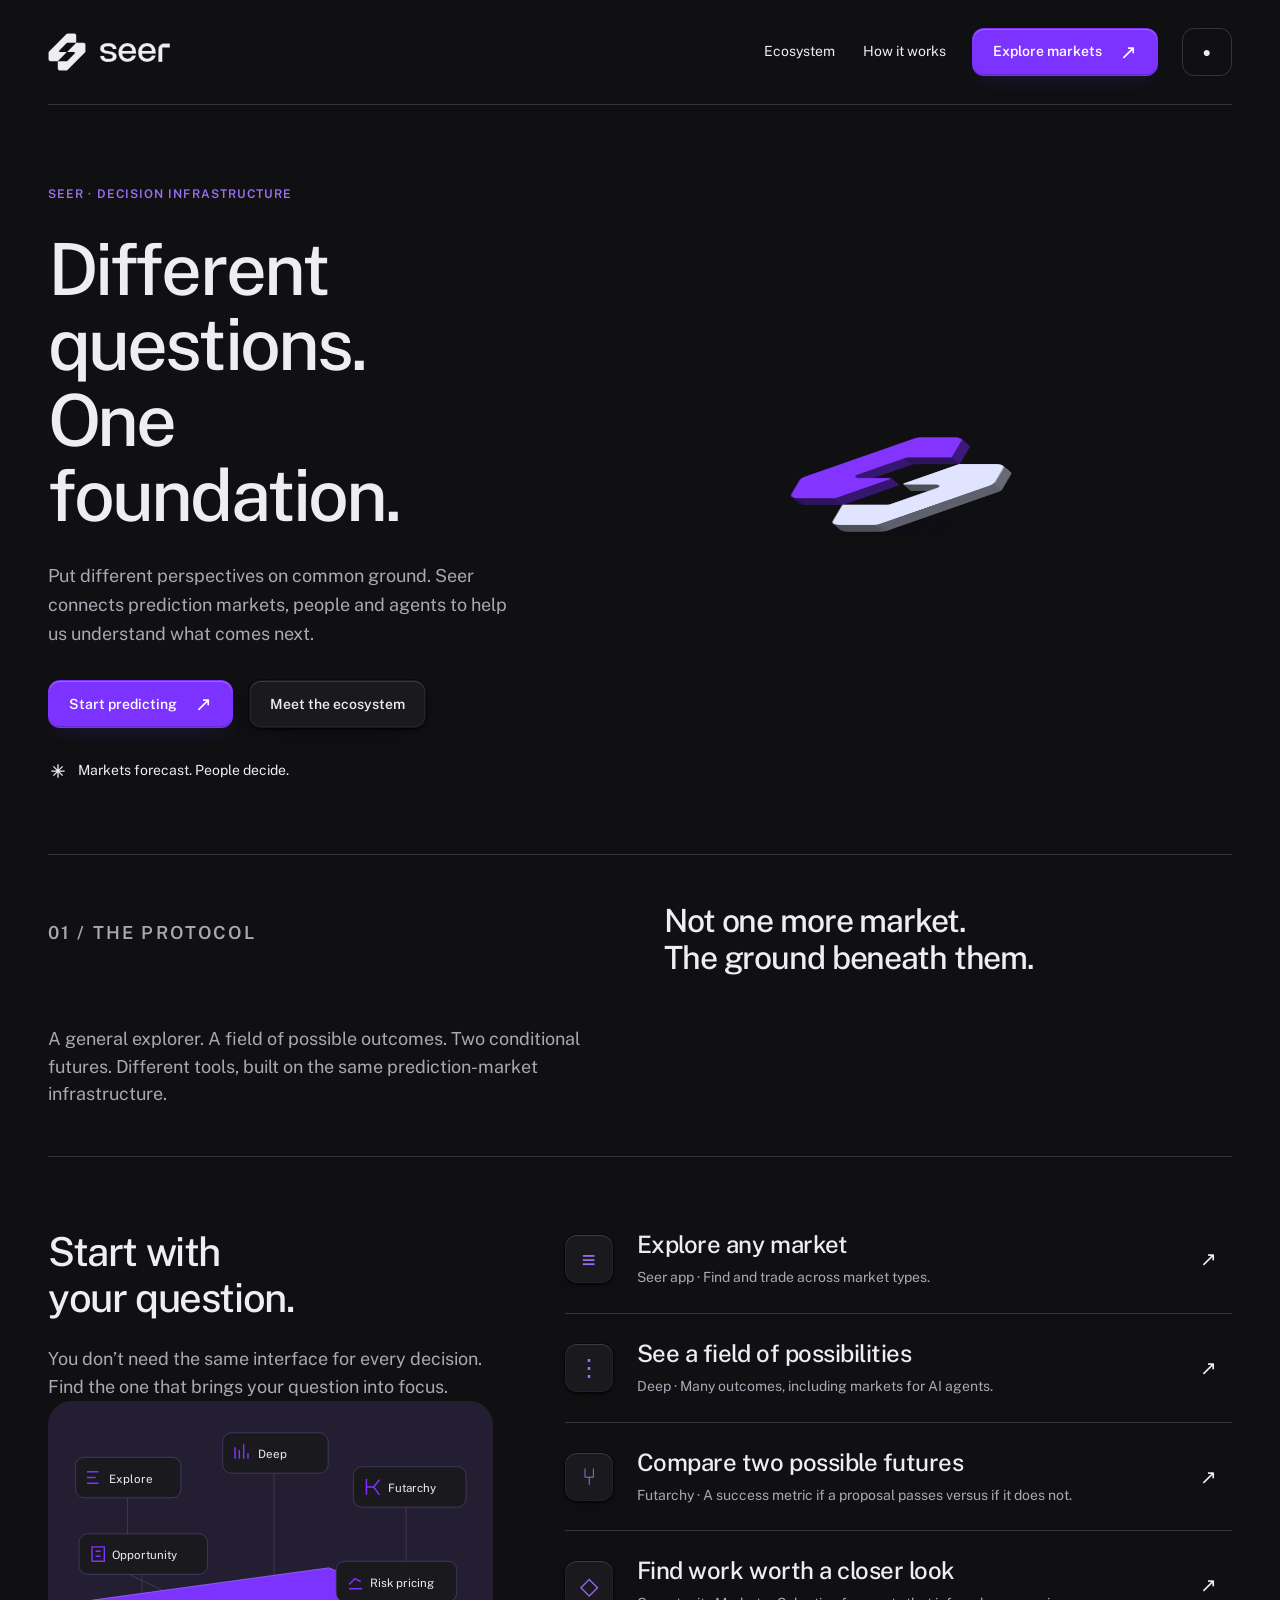
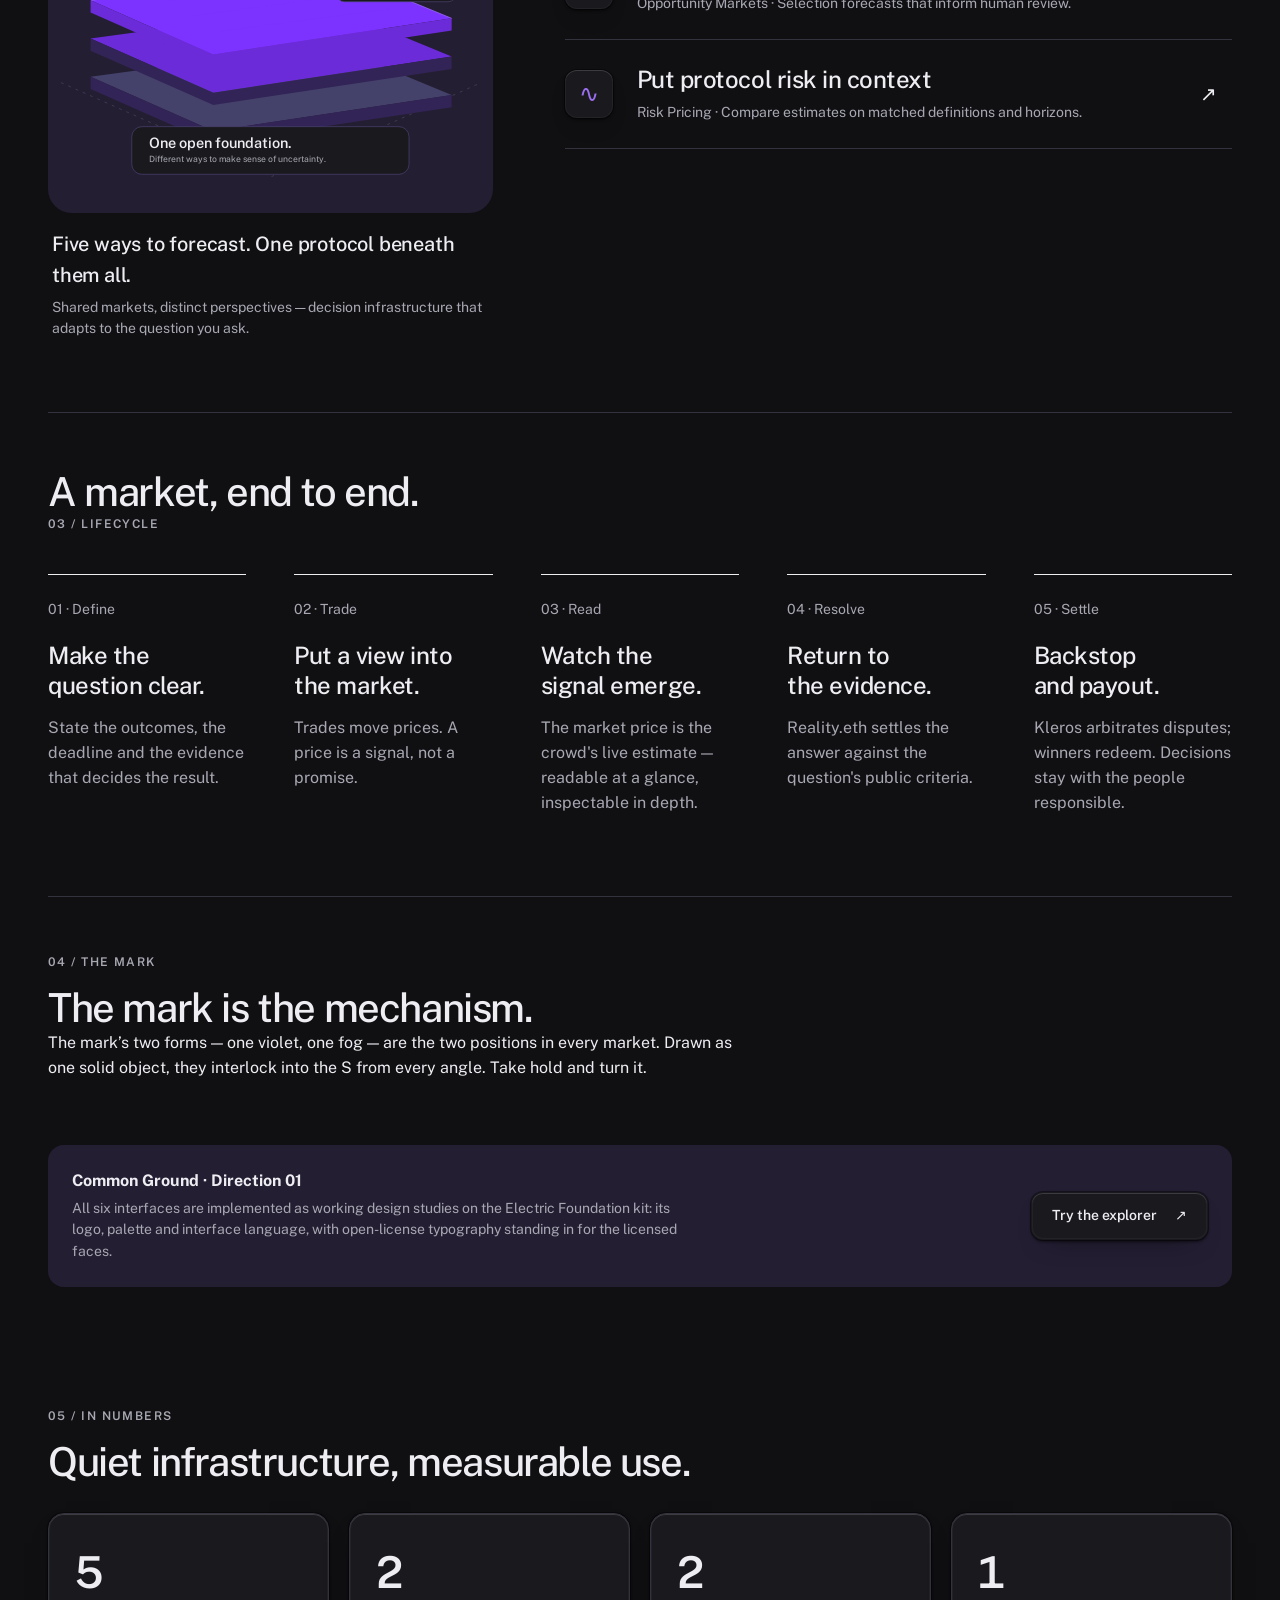
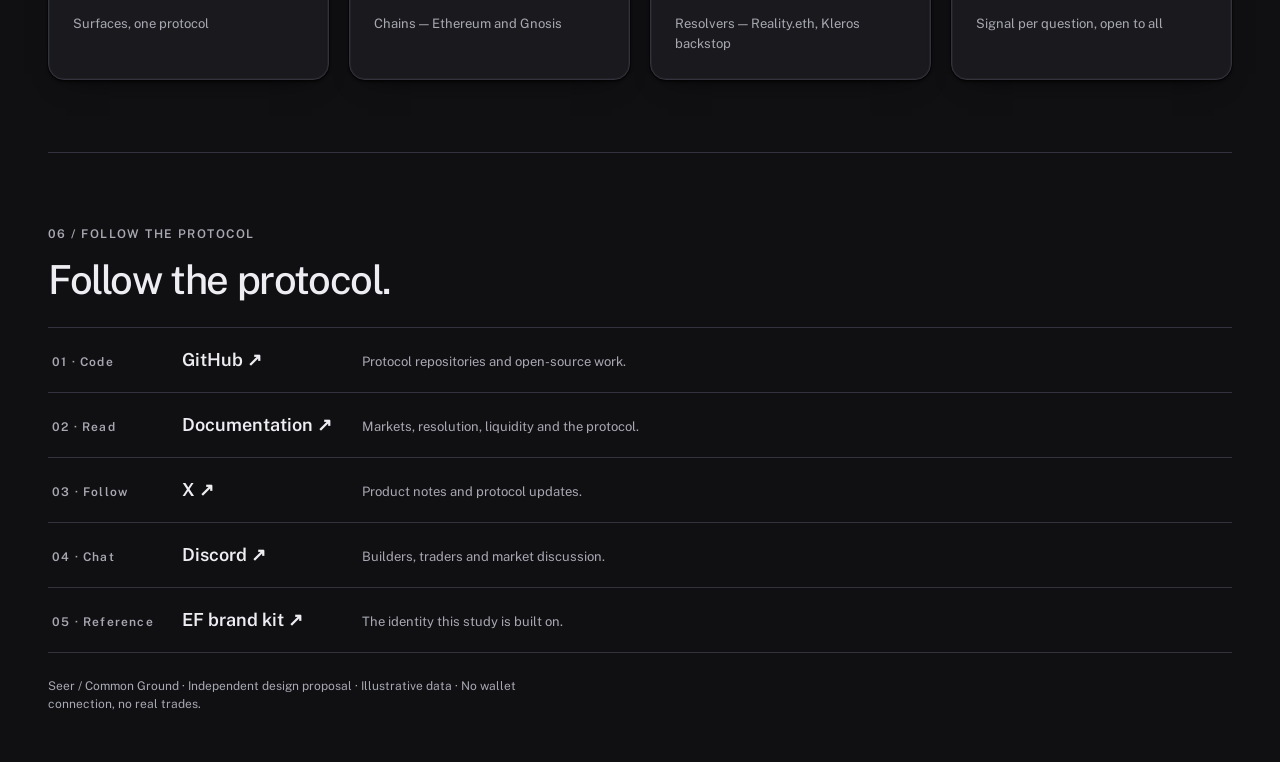
==== index.html @ 79a1c19d "Seer: six interfaces on the Electric Foundation kit" ====
<!doctype html><html lang="en"><head><meta charset="utf-8"><meta name="viewport" content="width=device-width,initial-scale=1"><title>Seer / Common Ground · Direction preview</title><meta name="description" content="Common Ground: an Electric Foundation-inspired design study for Seer's connected prediction-market ecosystem."><link rel="preload" as="font" type="font/woff2" href="/assets/public-sans.woff2" crossorigin><link rel="stylesheet" href="/assets/style.css"><script>try{var t=localStorage.getItem('seer-theme');if(t!=='seer'&&t!=='ultra'&&t!=='light')t='seer';document.documentElement.dataset.theme=t;document.documentElement.dataset.shade=t==='light'?'light':'dark'}catch(e){}</script><script src="/assets/theme.js" defer></script><script src="/assets/seer-mark-3d.js" defer></script><link rel="icon" href="/favicon.svg" type="image/svg+xml"></head><body><a class="skip" href="#main">Skip to content</a><div class="wrap"><header class="header"><a class="brand" href="/"><img class="mark light" src="/assets/ef-mark-ink.svg" alt=""><img class="mark dark" src="/assets/ef-mark-dark.svg" alt="" aria-hidden="true"><img class="wordmark light" src="/assets/ef-wordmark.svg" alt="Seer"><img class="wordmark dark" src="/assets/ef-wordmark-dark.svg" alt="Seer"></a><nav aria-label="Main navigation"><a href="#ecosystem">Ecosystem</a><a class="hide-small" href="#mechanism">How it works</a><a class="btn primary" href="/app/">Explore markets <span class="arrow" aria-hidden="true">↗</span></a><button class="btn ghost theme-toggle" type="button" aria-label="Switch to dark theme" aria-describedby="theme-tip"><span class="theme-glyph" aria-hidden="true">☾</span><span class="theme-tip" role="tooltip" id="theme-tip">Switch to dark theme</span></button></nav></header><main id="main"><section class="hero"><div><p class="kicker">SEER · DECISION INFRASTRUCTURE</p><h1>Different questions.<br>One foundation.</h1><p class="intro">Put different perspectives on common ground. Seer connects prediction markets, people and agents to help us understand what comes next.</p><div class="actions" data-ui-actions><a class="btn primary" href="/app/">Start predicting <span class="arrow" aria-hidden="true">↗</span></a><a class="btn" href="#ecosystem">Meet the ecosystem</a></div><p class="principle"><svg viewBox="0 0 24 24" fill="none" aria-hidden="true"><path d="M4 12h16M12 4v16M6.5 6.5l11 11M17.5 6.5l-11 11" stroke="currentColor" stroke-width="1.5"/></svg>Markets forecast. People decide.</p></div><div class="mark3d-stage hero-mark-stage"><canvas class="seer-mark-3d hero" data-speed="0.10" tabindex="0" role="img" aria-label="The Seer mark as a three-dimensional object: two interlocking forms, one violet and one fog."></canvas><noscript><img src="/assets/ef-mark.svg" width="220" height="220" alt="The Seer mark: two interlocking forms, one violet and one fog, resolving into a single S."></noscript></div></section><section class="intro-divider"><p class="kick-num">01 / THE PROTOCOL</p><h2>Not one more market.<br>The ground beneath them.</h2><p>A general explorer. A field of possible outcomes. Two conditional futures. Different tools, built on the same prediction-market infrastructure.</p></section><section class="ecosystem" id="ecosystem" aria-labelledby="ecosystem-heading"><div class="ecosystem-intro"><h2 id="ecosystem-heading">Start with<br>your question.</h2><p>You don’t need the same interface for every decision. Find the one that brings your question into focus.</p><figure class="foundation"><svg viewBox="0 0 616 570" role="img" aria-labelledby="foundation-title foundation-desc"><title id="foundation-title">One open foundation, five applications</title><desc id="foundation-desc">Explore, Deep, Futarchy, Opportunity and Risk Pricing sit above a shared Seer protocol foundation. An original geometric illustration, not the EF logo.</desc><g fill="none" stroke="#bca7df" stroke-width="1"><path d="M110 134v105l198 95M313 100v190M496 145v85l-188 104M130 240v38l178 56M480 278v12l-172 44"/><path d="M18 390L310 520 600 390" stroke-dasharray="4 7"/></g><g><path d="M59 382L389 337 559 407 229 457Z" fill="#44426B"/><path d="M59 382v17l170 75 330-50v-17l-330 50Z" fill="#332457"/><path d="M59 329L389 284 559 354 229 404Z" fill="#6C2BD9"/><path d="M59 329v17l170 75 330-50v-17l-330 50Z" fill="#332457"/><path d="M59 276L389 231 559 301 229 351Z" fill="#7D33FF"/><path d="M59 276v17l170 75 330-50v-17l-330 50Z" fill="#6C2BD9"/><path d="M60 276L389 231 559 301" stroke="#b999f4" fill="none"/><path d="M156 278l234-31M197 298l234-31M239 319l234-31" stroke="#9762ec" fill="none"/></g><g font-family="Public Sans,Arial,sans-serif" font-size="16" fill="#17171c"><g transform="translate(38 78)"><rect width="146" height="56" rx="12" fill="#fff" stroke="#d4c6e9"/><path d="M16 20h16M16 28h12M16 36h16" stroke="#7D33FF" stroke-width="2"/><text x="46" y="35">Explore</text></g><g transform="translate(242 44)"><rect width="146" height="56" rx="12" fill="#fff" stroke="#d4c6e9"/><path d="M17 36V20M23 36V24M29 36V16M35 36V28" stroke="#7D33FF" stroke-width="2"/><text x="49" y="35">Deep</text></g><g transform="translate(423 91)"><rect width="156" height="56" rx="12" fill="#fff" stroke="#d4c6e9"/><path d="M18 17v22M18 28h10l8-10M28 28l8 11" fill="none" stroke="#7D33FF" stroke-width="2"/><text x="48" y="35">Futarchy</text></g><g transform="translate(43 184)"><rect width="178" height="56" rx="12" fill="#fff" stroke="#d4c6e9"/><path d="M18 18h17v20H18zM23 24h7M23 31h7" fill="none" stroke="#7D33FF" stroke-width="2"/><text x="46" y="35">Opportunity</text></g><g transform="translate(399 222)"><rect width="167" height="56" rx="12" fill="#fff" stroke="#d4c6e9"/><path d="M18 32l8-8 8 4M18 38h18" fill="none" stroke="#7D33FF" stroke-width="2"/><text x="47" y="35">Risk pricing</text></g><g transform="translate(116 451)"><rect width="384" height="66" rx="14" fill="#fff" stroke="#d4c6e9"/><text x="24" y="29" font-size="20" font-weight="550">One open foundation.</text><text x="24" y="49" font-size="12" fill="#5c5c66">Different ways to make sense of uncertainty.</text></g></g></svg><figcaption><strong>Five ways to forecast. One protocol beneath them all.</strong><span>Shared markets, distinct perspectives — decision infrastructure that adapts to the question you ask.</span></figcaption></figure></div><div><a class="eco-item" href="/app/"><span class="glyph" aria-hidden="true">≡</span><div><h3>Explore any market</h3><p>Seer app · Find and trade across market types.</p></div><span class="arrow" aria-hidden="true">↗</span></a><a class="eco-item" href="/deep/"><span class="glyph" aria-hidden="true">⋮</span><div><h3>See a field of possibilities</h3><p>Deep · Many outcomes, including markets for AI agents.</p></div><span class="arrow" aria-hidden="true">↗</span></a><a class="eco-item" href="/futarchy/"><span class="glyph" aria-hidden="true">⑂</span><div><h3>Compare two possible futures</h3><p>Futarchy · A success metric if a proposal passes versus if it does not.</p></div><span class="arrow" aria-hidden="true">↗</span></a><a class="eco-item" href="/opportunity/"><span class="glyph" aria-hidden="true">◇</span><div><h3>Find work worth a closer look</h3><p>Opportunity Markets · Selection forecasts that inform human review.</p></div><span class="arrow" aria-hidden="true">↗</span></a><a class="eco-item" href="/risk/"><span class="glyph" aria-hidden="true">∿</span><div><h3>Put protocol risk in context</h3><p>Risk Pricing · Compare estimates on matched definitions and horizons.</p></div><span class="arrow" aria-hidden="true">↗</span></a></div></section><section class="process" id="mechanism"><h2>A market, end to end.</h2><p class="kick-num">03 / LIFECYCLE</p><ol class="process-list five"><li><span>01 · Define</span><h3>Make the question clear.</h3><p>State the outcomes, the deadline and the evidence that decides the result.</p></li><li><span>02 · Trade</span><h3>Put a view into the market.</h3><p>Trades move prices. A price is a signal, not a promise.</p></li><li><span>03 · Read</span><h3>Watch the signal emerge.</h3><p>The market price is the crowd's live estimate — readable at a glance, inspectable in depth.</p></li><li><span>04 · Resolve</span><h3>Return to the evidence.</h3><p>Reality.eth settles the answer against the question's public criteria.</p></li><li><span>05 · Settle</span><h3>Backstop and payout.</h3><p>Kleros arbitrates disputes; winners redeem. Decisions stay with the people responsible.</p></li></ol></section><section class="process anatomy" id="mechanism-mark" aria-labelledby="anatomy-heading"><p class="kick-num">04 / THE MARK</p><h2 id="anatomy-heading">The mark is the mechanism.</h2><p>The mark’s two forms — one violet, one fog — are the two positions in every market. Drawn as one solid object, they interlock into the S from every angle. Take hold and turn it.</p></section><aside class="preview-note"><div><strong>Common Ground · Direction 01</strong><p>All six interfaces are implemented as working design studies on the Electric Foundation kit: its logo, palette and interface language, with open-license typography standing in for the licensed faces.</p></div><a class="btn" href="/app/">Try the explorer <span aria-hidden="true">↗</span></a></aside></main><section class="numbers" aria-labelledby="numbers-heading"><p class="kick-num">05 / IN NUMBERS</p><h2 id="numbers-heading">Quiet infrastructure, measurable use.</h2><div class="numbers-grid"><div><span class="num" data-ui-number>5</span><span class="num-label">Surfaces, one protocol</span></div><div><span class="num" data-ui-number>2</span><span class="num-label">Chains — Ethereum and Gnosis</span></div><div><span class="num" data-ui-number>2</span><span class="num-label">Resolvers — Reality.eth, Kleros backstop</span></div><div><span class="num" data-ui-number>1</span><span class="num-label">Signal per question, open to all</span></div></div></section><footer class="footer-dir"><p class="kick-num">06 / FOLLOW THE PROTOCOL</p><h2>Follow the protocol.</h2><nav class="dir" aria-label="Protocol links"><a class="dir-item" href="https://github.com/seer-pm"><span>01 · Code</span><strong>GitHub ↗</strong><em>Protocol repositories and open-source work.</em></a><a class="dir-item" href="https://seer-3.gitbook.io/seer-documentation"><span>02 · Read</span><strong>Documentation ↗</strong><em>Markets, resolution, liquidity and the protocol.</em></a><a class="dir-item" href="https://x.com/seer_pm"><span>03 · Follow</span><strong>X ↗</strong><em>Product notes and protocol updates.</em></a><a class="dir-item" href="https://discord.gg/seer"><span>04 · Chat</span><strong>Discord ↗</strong><em>Builders, traders and market discussion.</em></a><a class="dir-item" href="https://www.figma.com/design/cB6ZFMUkBwMBhHadLdiSmh/Seer-Branding?node-id=118-16652"><span>05 · Reference</span><strong>EF brand kit ↗</strong><em>The identity this study is built on.</em></a></nav><p class="dir-note">Seer / Common Ground · Independent design proposal · Illustrative data · No wallet connection, no real trades.</p></footer></div></body></html>
---- assets/style.css ----
@font-face{font-family:'Public Sans';src:url('/assets/public-sans.woff2') format('woff2');font-weight:100 900;font-display:swap}
/* Seer / EF tokens - extracted from the Electric Foundation kit (Web Color pallete + Light Mode) */
:root{--ground:#F7F7F9;--card:#FFFFFF;--nested:#F1F1F4;--ink:#17171C;--text-2:#5C5C66;--label:#8E8E99;--accent:#7D33FF;--accent-ink:#6C2BD9;--tint:#EFE9FC;--line:#E3E3E9;--input-border:#85818e;--down-bg:#EFE9FC;--white:#fff;--space:8px;--r:16px;--rim:inset 0 1px 0 #ffffffeb,inset 0 0 0 1px #ffffff80,0 0 0 1px #17171c12,0 2px 3px #17171c06,0 12px 28px -18px #17171c40;--ease:cubic-bezier(.23,1,.32,1);color-scheme:light}
*{box-sizing:border-box}html{background:var(--ground);scroll-behavior:smooth;scroll-padding-top:24px}body{margin:0;background:var(--ground);color:var(--ink);font-family:'Public Sans','Helvetica Neue',Arial,sans-serif;font-size:16px;line-height:1.55;-webkit-font-smoothing:antialiased}button,input,select,textarea{font:inherit}a{color:inherit}button,a,input,select,summary,textarea{-webkit-tap-highlight-color:transparent}button,a{touch-action:manipulation}button{cursor:pointer}button:disabled{cursor:not-allowed;color:var(--text-2)}a:focus-visible,button:focus-visible,input:focus-visible,select:focus-visible,summary:focus-visible,[tabindex]:focus-visible{outline:2px solid var(--accent);outline-offset:4px}h1,h2,h3,p{margin:0}h1,h2,h3{font-weight:500;text-wrap:balance}h1{font-size:72px;line-height:1.05;letter-spacing:-.04em}h2{font-size:40px;line-height:1.15;letter-spacing:-.035em}h3{font-size:24px;line-height:1.25;letter-spacing:-.02em}p{max-width:70ch}small,.small{font-size:14px}.muted{color:var(--text-2)}.wrap{width:min(100% - 96px,1312px);margin-inline:auto}.skip{position:absolute;top:-100px;left:24px;z-index:50;padding:12px;background:var(--card)}.skip:focus{top:12px}
.header{display:flex;align-items:center;flex-wrap:wrap;gap:40px;padding:28px 0;border-bottom:1px solid var(--line)}.brand{display:inline-flex;align-items:center;gap:14px;min-height:48px;text-decoration:none}.brand img{display:block}.brand .mark{height:38px;width:auto}.brand .wordmark{height:19px;width:auto}.brand .mark,.brand .wordmark{display:none}.brand .mark.light,.brand .wordmark.light{display:block}html[data-shade="dark"] .brand .mark.light,html[data-shade="dark"] .brand .wordmark.light{display:none}html[data-shade="dark"] .brand .mark.dark,html[data-shade="dark"] .brand .wordmark.dark{display:block}.header nav{margin-left:auto;display:flex;gap:24px;align-items:center;flex-wrap:wrap;justify-content:flex-end}.header nav a:not(.btn){font-size:14px;text-decoration:none;padding:12px 2px;min-height:44px;display:flex;align-items:center}
.btn{display:inline-flex;align-items:center;justify-content:center;gap:18px;min-height:48px;padding:12px 20px;border:1px solid transparent;border-radius:12px;font-size:14px;font-weight:550;text-decoration:none;background:var(--card);color:var(--ink);box-shadow:var(--rim);transition:transform 140ms var(--ease),opacity 140ms var(--ease)}.btn.primary{background:var(--accent);color:#fff;box-shadow:inset 0 1px 0 #ffffff40,inset 0 -1px 0 #0003,0 2px 3px #17171c0d,0 10px 20px -12px #41208090}.btn.ghost{box-shadow:none;background:transparent;border-color:var(--line)}.btn:active{transform:translateY(1px) scale(.98)}.arrow{font-size:20px;line-height:1}
.hero{display:grid;grid-template-columns:5fr 7fr;gap:48px;align-items:center;padding:80px 0 72px}.kicker{font-size:12px;font-weight:600;letter-spacing:.09em;color:var(--accent-ink);margin-bottom:28px}.hero h1{margin-bottom:28px}.hero .intro{font-size:18px;line-height:1.6;color:var(--text-2);max-width:49ch}.actions{display:flex;gap:16px;flex-wrap:wrap;margin-top:32px}.principle{display:flex;align-items:center;gap:10px;font-size:14px;margin-top:32px}.principle svg{width:20px;height:20px}.foundation{min-width:0;isolation:isolate}.foundation>svg{width:100%;height:auto;display:block;background:var(--tint);border-radius:24px}.foundation figcaption{display:grid;gap:6px;margin-top:16px;padding:0 4px}.foundation figcaption strong{font-size:20px;font-weight:500;color:var(--ink);letter-spacing:-.01em}.foundation figcaption span{font-size:14px;color:var(--text-2)}figure{margin:0}.intro-divider{display:grid;grid-template-columns:1fr 1fr;gap:48px;padding:48px 0;border-top:1px solid var(--line);border-bottom:1px solid var(--line)}.intro-divider p{align-self:center;color:var(--text-2);font-size:18px}.intro-divider h2{font-size:32px}.ecosystem{display:grid;grid-template-columns:.8fr 1.2fr;gap:72px;padding:72px 0}.ecosystem-intro p{margin-top:24px;color:var(--text-2);font-size:18px}.eco-item{display:grid;grid-template-columns:48px 1fr 32px;gap:24px;align-items:center;padding:24px 0;border-bottom:1px solid var(--line);text-decoration:none}.eco-item:first-child{padding-top:0}.eco-item p{font-size:14px;color:var(--text-2);margin-top:8px}.eco-item .glyph{font-size:24px;color:var(--accent-ink);height:48px;display:grid;place-items:center;border-radius:12px;background:var(--card);box-shadow:var(--rim)}.process{padding:56px 0 64px;border-top:1px solid var(--line)}.process-list{display:grid;grid-template-columns:repeat(3,1fr);gap:48px;margin-top:40px;list-style:none;padding:0}.process-list li{border-top:1px solid var(--ink);padding-top:24px}.process-list span{font-size:14px;color:var(--text-2);display:block;margin-bottom:20px}.process-list p{font-size:16px;color:var(--text-2);margin-top:16px}.preview-note{background:var(--tint);padding:24px;border-radius:16px;display:flex;justify-content:space-between;gap:24px;align-items:center;margin-bottom:48px}.preview-note p{font-size:14px;color:var(--text-2);margin-top:4px}.footer{border-top:1px solid var(--line);padding:24px 0 40px;display:flex;align-items:center;justify-content:space-between;gap:24px;color:var(--text-2);font-size:12px;flex-wrap:wrap}.footer a{min-height:44px;display:inline-flex;align-items:center}
.product-nav{display:flex;gap:12px;flex-wrap:wrap;border-bottom:1px solid var(--line);padding:16px 0}.product-nav a,.product-nav span{padding:10px 16px;font-size:14px;min-height:44px;text-decoration:none;border-radius:10px;display:flex;align-items:center;gap:8px}.product-nav [aria-current]{background:var(--tint);color:var(--accent-ink);box-shadow:inset 0 1px var(--card),inset 0 0 0 1px #6c2bd91c}.product-nav span{color:var(--text-2)}.app-title{display:flex;gap:40px;justify-content:space-between;align-items:end;padding:56px 0 40px}.app-title h1{font-size:56px}.app-title p{margin-top:20px;color:var(--text-2);font-size:18px}.demo{background:var(--card);border-radius:20px;box-shadow:var(--rim);padding:24px;width:344px;max-width:344px;flex-shrink:0;border:1px solid var(--line)}.demo strong{font-weight:600;color:var(--accent-ink);font-size:14px}.demo p{font-size:12px;line-height:1.5;margin-top:6px}.workspace{display:grid;grid-template-columns:minmax(0,1fr) 344px;gap:48px;padding-bottom:56px}.workspace>*,.filters>*{min-width:0}
.chips{display:flex;gap:8px;flex-wrap:wrap;align-items:center;margin-bottom:24px}.chips .chip{border:0;background:transparent;color:var(--text-2);font-size:14px;min-height:44px;padding:10px 16px;border-radius:999px}.chips .chip[aria-pressed="true"]{background:var(--accent);color:#fff}.chips .chip[aria-pressed="false"]:not(:disabled){background:var(--card);box-shadow:var(--rim)}
.filters{display:grid;grid-template-columns:1fr 180px;gap:16px;margin-bottom:24px}.field-label{display:block;font-size:12px;font-weight:550;margin-bottom:12px}.input,select,textarea{width:100%;min-height:48px;background:var(--card);border:1px solid var(--input-border);border-radius:10px;padding:12px 16px;color:var(--ink);font-size:14px;box-shadow:inset 0 1px var(--card),0 1px 2px #17171c05}
select{appearance:none;-webkit-appearance:none;font-family:inherit;cursor:pointer;padding-right:44px;background-image:url("data:image/svg+xml,%3Csvg xmlns='http://www.w3.org/2000/svg' width='14' height='14' viewBox='0 0 14 14'%3E%3Cpath d='M3.5 5.5L7 9l3.5-3.5' fill='none' stroke='%235C5C66' stroke-width='1.6' stroke-linecap='round' stroke-linejoin='round'/%3E%3C/svg%3E");background-repeat:no-repeat;background-position:right 16px center;background-size:14px;background-color:var(--card)}
.input::placeholder,textarea::placeholder{color:var(--text-2);opacity:1}.table-scroll{overflow:auto;border-radius:12px;border:1px solid var(--line);max-height:70vh}table{width:100%;border-collapse:collapse;text-align:left;font-size:14px}thead{background:var(--nested);color:var(--text-2);position:sticky;top:0}th{min-height:48px;font-size:12px;font-weight:500;letter-spacing:.02em;padding:16px}td{background:var(--ground);padding:16px;border-top:1px solid var(--line);vertical-align:middle}td:first-child{min-width:330px}td small{display:block;font-size:12px;color:var(--text-2);margin-top:8px}.numeric{text-align:right;font-variant-numeric:tabular-nums;white-space:nowrap}.market-link{border:0;background:transparent;text-align:left;padding:4px 0;color:var(--ink);font-size:14px;font-weight:550;min-height:44px;max-width:390px;display:inline-flex;align-items:center;line-height:1.5}.selected-row,.selected-row td{background:var(--tint)}.selected-row .numeric:first-of-type{color:var(--accent-ink);font-weight:600}.table-note{font-size:12px;color:var(--text-2);margin-top:16px}.count-line{display:flex;align-items:center;justify-content:space-between;margin-bottom:16px;font-size:12px;color:var(--text-2)}.count-line button{border:0;background:transparent;color:var(--accent-ink);font-size:12px;min-height:44px;padding:10px}.count-line button:disabled{color:var(--text-2)}.empty{padding:40px 24px;display:grid;place-items:center;text-align:center;min-height:200px;border:1px solid var(--line);border-radius:12px}.empty h2{font-size:24px}.empty p{margin:12px 0 24px;color:var(--text-2)}
.evidence{background:var(--card);border-radius:20px;box-shadow:var(--rim);padding:28px;align-self:start}.evidence .label{font-size:12px;color:var(--text-2);margin-bottom:20px}.evidence h2{font-size:28px;letter-spacing:-.025em}.quote{font-size:56px;line-height:1.15;font-weight:500;letter-spacing:-.035em;color:var(--accent-ink);margin-top:28px;font-variant-numeric:tabular-nums}.quote-label{font-size:12px;color:var(--text-2);margin-top:8px}.spark{margin:24px 0}.spark svg{width:100%;height:auto;display:block}.spark figcaption{font-size:12px;color:var(--text-2);display:flex;justify-content:space-between;margin-top:8px}.basis{border-top:1px solid var(--line);margin:24px 0;padding-top:20px;font-size:14px}.basis dt{color:var(--text-2);font-size:12px;margin-top:12px}.basis dd{margin:4px 0 0}.evidence .btn{width:100%}.evidence .safety{font-size:12px;color:var(--text-2);margin-top:14px;text-align:center;background:var(--nested);border-radius:8px}.pill{display:inline-flex;align-items:center;justify-content:center;min-height:44px;padding:10px 18px;border-radius:12px;font-size:14px;font-weight:600}.pill-up{background:var(--accent);color:#fff}.pill-down{background:var(--down-bg);color:var(--accent-ink)}.outcome-pair{display:grid;grid-template-columns:1fr 1fr;gap:12px;margin:20px 0}.outcome-pair small{font-weight:400;font-size:12px;margin-left:8px}
.badge{display:inline-flex;align-items:center;gap:8px;font-size:12px;font-weight:600;padding:6px 12px;border-radius:999px;white-space:nowrap}.badge::before{content:"";width:7px;height:7px;border-radius:50%;background:currentColor}.badge-active{background:var(--tint);color:var(--accent-ink)}.badge-ended{background:var(--nested);color:var(--text-2)}.badge-resolved{background:var(--ink);color:var(--ground)}.badge-soon{background:transparent;color:var(--text-2);border:1px dashed #a8a8b3}.badge-ended::before,.badge-soon::before{background:currentColor}
.pair-bars{margin:32px 0 0;border-top:1px solid var(--line);padding-top:24px}.pair-bars .bar-row{display:grid;grid-template-columns:160px 1fr auto;gap:24px;align-items:center;padding:12px 0}.pair-bars .bar-row .cond{font-size:14px;font-weight:600;letter-spacing:.02em;color:var(--ink)}.pair-bars .bar-row .track{position:relative;height:28px;background:var(--nested);border-radius:6px;min-width:0;overflow:hidden}.pair-bars .bar-row .track i{position:absolute;inset:0 auto 0 0;background:var(--accent);border-radius:inherit;min-width:2px}.pair-bars .bar-row .val{font-size:28px;font-weight:500;letter-spacing:-.02em;font-variant-numeric:tabular-nums;text-align:right}.pair-bars .bar-row .val small{display:block;font-size:12px;font-weight:400;color:var(--text-2);margin-top:2px}.pair-bars .bar-row .unit{font-size:12px;color:var(--text-2)}.pair-bars .axis{display:flex;justify-content:space-between;font-size:12px;color:var(--text-2);margin-top:8px;padding-left:184px;font-variant-numeric:tabular-nums}.pair-bars .axis span+span{padding-right:0}.impact-band{margin-top:24px;background:var(--tint);border-radius:16px;padding:20px 24px;display:flex;justify-content:space-between;align-items:center;gap:24px;flex-wrap:wrap}.impact-band .imp{font-size:36px;font-weight:500;color:var(--accent-ink);font-variant-numeric:tabular-nums}.impact-band small{display:block;color:var(--text-2);margin-top:4px;font-size:12px}
.steps{list-style:none;padding:0;margin:32px 0;display:grid;gap:0}.steps li{display:grid;grid-template-columns:120px 200px minmax(0,1fr);gap:24px;padding:16px 0;border-top:1px solid var(--line);align-items:baseline}.steps li:last-child{border-bottom:1px solid var(--line)}.steps span{font-size:12px;color:var(--accent-ink);font-weight:600}.steps .step-title{font-size:16px;font-weight:500}.steps p{font-size:14px;color:var(--text-2)}.csv-box{background:var(--card);border-radius:20px;box-shadow:var(--rim);padding:28px;margin-top:24px}.csv-box textarea{min-height:120px;font-family:ui-monospace,Menlo,monospace;font-size:13px}.csv-actions{display:flex;gap:12px;flex-wrap:wrap;margin-top:16px}.csv-result{margin-top:16px;font-size:14px}.csv-result table{margin-top:12px}.err{color:#a4123c;font-weight:600}.ok-note{color:#1c7c43;font-weight:600}
.sub-list{border-top:1px solid var(--line);margin-top:24px}.sub-row{display:grid;grid-template-columns:minmax(0,1fr) auto auto;gap:24px;align-items:center;padding:20px 0;border-bottom:1px solid var(--line)}.sub-row .odds{font-size:28px;font-weight:500;color:var(--accent-ink);font-variant-numeric:tabular-nums;min-width:76px;text-align:right}.sub-row h3{font-size:16px}.sub-row .meta{font-size:12px;color:var(--text-2);margin-top:4px}.sub-row .btn{min-height:44px}.shortlist{background:var(--nested);border-radius:20px;padding:24px;margin-top:32px}.shortlist h3{font-size:18px}.shortlist ol{margin:16px 0 0;padding-left:24px}.shortlist li{margin:10px 0;font-size:15px;display:flex;justify-content:space-between;gap:16px;align-items:center}.shortlist li button{border:0;background:transparent;color:var(--accent-ink);min-height:44px;padding:8px}.shortlist .empty-sl{font-size:14px;color:var(--text-2);margin-top:12px}.distinction{border-top:1px solid var(--ink);margin:40px 0;padding-top:24px}.distinction>div{display:grid;grid-template-columns:200px 200px minmax(0,1fr);gap:24px;padding:16px 0;border-bottom:1px solid var(--line)}.distinction .who{font-size:12px;font-weight:600;color:var(--accent-ink)}.distinction h3{font-size:16px;margin:0}.distinction p{font-size:14px;color:var(--text-2)}
.pd-row .bar{position:relative;height:8px;background:var(--nested);border-radius:999px;min-width:140px;overflow:hidden}.pd-row .bar i{position:absolute;inset:0 auto 0 0;background:var(--accent);border-radius:inherit}.pd-row.crit .bar i{background:repeating-linear-gradient(45deg,var(--ink) 0 4px,transparent 4px 8px);border:1px solid var(--ink)}.pd-row.high .bar i{background:var(--ink)}.band{font-size:12px;font-weight:600}.band::before{content:"";display:inline-block;width:8px;height:8px;margin-right:6px;border-radius:2px;background:var(--accent);vertical-align:baseline}.band.low{color:var(--accent-ink)}.band.mod{color:var(--text-2)}.band.mod::before{background:var(--text-2)}.band.high{color:var(--ink)}.band.high::before{background:var(--ink)}.band.crit{color:var(--ink)}.band.crit::before{background:transparent;border:1.5px dashed var(--ink);border-radius:1px}.joint{background:var(--card);border-radius:20px;box-shadow:var(--rim);padding:28px;margin:32px 0;display:grid;grid-template-columns:auto 1fr;gap:32px;align-items:center}.evidence .joint{display:block;padding:0;margin:20px 0 0;background:transparent;box-shadow:none}.evidence .joint .big{font-size:44px;margin:0}.joint .big{font-size:64px;font-weight:500;color:var(--accent-ink);font-variant-numeric:tabular-nums;line-height:1}.joint .big small{display:block;font-size:13px;color:var(--text-2);font-weight:400;margin-top:10px}.basis-toggle{display:inline-flex;background:var(--nested);border-radius:12px;padding:4px;gap:4px}.basis-toggle button{border:0;background:transparent;min-height:44px;padding:8px 18px;border-radius:9px;font-size:14px}.basis-toggle [aria-pressed="true"]{background:var(--card);color:var(--accent-ink);font-weight:600;box-shadow:var(--rim)}
dialog{border:0;background:var(--card);border-radius:var(--r);padding:32px;max-width:460px;width:calc(100% - 32px);color:var(--ink);box-shadow:0 24px 64px #17171c40}dialog::backdrop{background:#17171c60}dialog h2{font-size:28px}dialog p{font-size:14px;color:var(--text-2);margin-top:16px}.ticket-form{display:grid;gap:16px;margin-top:24px}.ticket-result{padding:16px;background:var(--tint);border-radius:12px;font-size:14px;font-variant-numeric:tabular-nums}.dialog-actions{display:flex;gap:16px;margin-top:24px}.status{font-size:14px;margin-top:12px;color:var(--accent-ink)}.sr-only{position:absolute;width:1px;height:1px;padding:0;margin:-1px;overflow:hidden;clip:rect(0,0,0,0);white-space:nowrap;border:0}[hidden]{display:none!important}
@media(hover:hover) and (pointer:fine){.btn:hover{transform:translateY(-2px)}.header nav a:not(.btn):hover,.footer a:hover,.market-link:hover{text-decoration:underline;text-underline-offset:6px}.eco-item:hover .glyph{transform:translateY(-2px)}.eco-item:hover h3{color:var(--accent-ink)}.count-line button:not(:disabled):hover,.chips .chip:not(:disabled):hover,.basis-toggle button:hover,.shortlist li button:hover{text-decoration:underline}.product-nav a:hover{background:var(--tint)}.pair-card,.sub-row{transition:transform 140ms var(--ease)}.sub-row:hover{background:var(--tint)}}
@media(max-width:1100px){.wrap{width:calc(100% - 64px)}.header{gap:24px}.study{display:none}.header nav{gap:20px}h1{font-size:56px}.hero{gap:32px;padding-top:56px}.hero .intro{font-size:18px}.workspace{grid-template-columns:minmax(0,1fr) 304px;gap:24px}.evidence{padding:24px}.demo{width:304px;max-width:304px}.app-title h1{font-size:48px}.filters{grid-template-columns:1fr}.ecosystem{gap:40px}.foundation svg{max-width:620px;width:100%}.sub-row{grid-template-columns:minmax(0,1fr) auto}.sub-row .btn{grid-column:2}.distinction>div{grid-template-columns:160px minmax(0,1fr)}.distinction h3{grid-column:2}.distinction p{grid-column:1 / -1}.steps li{grid-template-columns:96px minmax(0,1fr)}.steps .step-title{grid-column:2}.steps p{grid-column:1 / -1}.joint{grid-template-columns:1fr;gap:20px}.pair-bars .bar-row{grid-template-columns:120px 1fr auto}.pair-bars .axis{padding-left:144px}}
@media(max-width:800px){.header nav{gap:16px}.header nav .hide-small{display:none}.hero{grid-template-columns:1fr;padding:48px 0;gap:40px}.hero h1{max-width:650px}.hero .intro{max-width:550px}.intro-divider{gap:32px;padding:40px 0}.intro-divider h2{font-size:32px}.ecosystem{grid-template-columns:1fr;gap:32px;padding:48px 0}.process-list{gap:24px}.app-title{flex-direction:column;align-items:start;gap:24px;padding:32px 0}.app-title h1{font-size:40px}.app-title p{font-size:16px}.demo{width:100%;max-width:none}.workspace{grid-template-columns:1fr}.filters{grid-template-columns:1fr 200px}.evidence{display:grid;grid-template-columns:1fr 1fr;gap:0 32px}.evidence .label,.evidence h2,.evidence .quote,.evidence .quote-label,.spark{grid-column:1}.evidence .basis{grid-column:2;grid-row:1 / 5;margin-top:0}.evidence .btn,.evidence .safety{grid-column:2}.quote{margin-top:16px}.preview-note{align-items:start}.sub-row{grid-template-columns:1fr auto auto}.steps li{grid-template-columns:80px minmax(0,1fr)}.steps .step-title{grid-column:2}.steps p{grid-column:1 / -1}.pair-bars .bar-row{grid-template-columns:1fr;gap:8px;padding:16px 0}.pair-bars .bar-row .val{text-align:left}.pair-bars .axis{padding-left:0}}

@media(max-width:520px){.wrap{width:calc(100% - 40px)}.header{padding:20px 0;gap:16px}.brand .mark{height:30px}.brand .wordmark{height:15px}.header nav{gap:12px}.header nav a:not(.btn){font-size:12px}.header nav .btn{font-size:12px;padding:12px}.hero h1{font-size:48px}.hero .intro{font-size:16px}.kicker{letter-spacing:.035em;margin-bottom:24px}.hero{padding-top:40px}.actions{gap:12px}.actions .btn{padding:12px 16px;gap:8px}.principle{font-size:12px}.foundation{aspect-ratio:1}.foundation figcaption{bottom:10px;font-size:10px;left:8px;right:8px}.intro-divider{grid-template-columns:1fr;gap:24px}.intro-divider p{font-size:16px}.ecosystem h2,.process h2{font-size:32px}.eco-item{gap:16px;grid-template-columns:40px 1fr 24px}.eco-item .glyph{font-size:20px;height:40px}.eco-item h3{font-size:20px}.process-list{grid-template-columns:1fr;gap:28px}.process-list li{padding-top:20px}.process-list span{margin-bottom:12px}.preview-note{flex-direction:column;padding:20px}.app-title h1{font-size:40px}.demo{max-width:none;width:100%}.filters{grid-template-columns:1fr;gap:16px}.evidence{display:block;padding:24px}.evidence .basis{margin-top:24px}.evidence h2{font-size:28px}.market-link{font-size:14px}.dialog-actions{flex-direction:column}.dialog-actions .btn{width:100%}.chips{overflow-x:auto;flex-wrap:nowrap}.joint .big{font-size:48px}}
@media(max-width:399px){.app-title h1{overflow-wrap:anywhere}.demo{max-width:none}.evidence{padding:16px}.table-scroll{margin:0 -20px;padding:0 20px}.csv-box textarea,.csv-box pre{max-width:100%}code{overflow-wrap:anywhere;max-width:100%}.basis-toggle{display:grid;grid-template-columns:1fr 1fr;width:100%}.basis-toggle button{padding:8px 8px;font-size:12px}.outcome-pair{grid-template-columns:1fr}.pill{padding:8px 12px;font-size:13px}.badge{white-space:normal}.jstat{min-width:0}.sub-row{grid-template-columns:1fr}.sub-row .odds{margin-left:0}.sub-row .btn{width:100%}.sub-row .odds{min-width:0;font-size:20px}.sub-row{grid-template-columns:1fr;gap:8px}.sub-row>div{min-width:0}.jlab{overflow-wrap:anywhere}.distinction>div{grid-template-columns:1fr}.distinction h3{grid-column:1}.hero-mark-stage{min-width:0;max-width:155px;margin:0 auto}.hero>div:first-child{min-width:0}.kicker{letter-spacing:0}.eco-item{grid-template-columns:32px 1fr 18px}.eco-item .glyph{height:32px;font-size:16px} .ecosystem{grid-template-columns:minmax(0,1fr)}.ecosystem-intro{min-width:0}.foundation{min-width:0}.foundation svg{max-width:100%;min-width:0}.eco-item{min-width:0}.intro-divider h2{font-size:24px;overflow-wrap:anywhere}.hero h1{overflow-wrap:anywhere}.eco-item{grid-template-columns:24px minmax(0,1fr) 14px;gap:8px}.eco-item .glyph{height:24px;font-size:14px;border-radius:8px}.eco-item h3{font-size:16px}.eco-item p{font-size:12px}}

.theme-toggle{position:relative;min-width:48px;justify-content:center}
.theme-toggle .theme-glyph{font-size:14px;line-height:1}
.theme-tip{position:absolute;top:calc(100% + 8px);right:0;background:var(--card);color:var(--ink);border:1px solid var(--line);border-radius:8px;padding:8px 12px;font-size:12px;font-weight:500;white-space:nowrap;opacity:0;visibility:hidden;transition:opacity 140ms var(--ease),visibility 140ms var(--ease);box-shadow:var(--rim);z-index:30;pointer-events:none}
.theme-toggle:hover .theme-tip,.theme-toggle:focus-visible .theme-tip{opacity:1;visibility:visible}
@media(prefers-reduced-motion:reduce){.theme-tip{transition:none}}
.joint-stats{display:grid;margin:24px 0 0;border-top:1px solid var(--line)}
.jstat{padding:14px 0 6px}
.jstat+.jstat{border-top:1px solid var(--line)}
.jval{font-size:40px;font-weight:650;letter-spacing:-.03em;line-height:1.15;color:var(--accent-ink);font-variant-numeric:tabular-nums;margin:0}
.jval2{font-size:24px;color:var(--ink)}
.jlab{font-size:12px;font-weight:600;letter-spacing:.06em;text-transform:uppercase;color:var(--text-2);margin:6px 0 0}
.mark3d-stage{aspect-ratio:1.15;max-width:680px;margin:40px auto 0;position:relative}
.mark3d-stage canvas{width:100%;height:100%;display:block;cursor:grab;border-radius:24px}
.mark3d-stage canvas:active{cursor:grabbing}
.mark3d-stage canvas:focus-visible{outline:3px solid var(--accent);outline-offset:4px}
.mark3d-stage noscript{position:absolute;inset:0;display:grid;place-items:center}
@media(max-width:520px){.mark3d-stage{max-width:none;margin-top:28px}}
.hero-mark-stage{aspect-ratio:1;max-width:460px;margin:0 auto;justify-self:center}
@media(max-width:900px){.hero-mark-stage{max-width:340px}}
html[data-shade="dark"] select{background-image:url("data:image/svg+xml,%3Csvg xmlns='http://www.w3.org/2000/svg' width='14' height='14' viewBox='0 0 14 14'%3E%3Cpath d='M3.5 5.5L7 9l3.5-3.5' fill='none' stroke='%23A8A8B3' stroke-width='1.6' stroke-linecap='round' stroke-linejoin='round'/%3E%3C/svg%3E")}
.col-sort{border:0;background:transparent;font:inherit;font-size:12px;font-weight:500;letter-spacing:.02em;color:inherit;cursor:pointer;min-height:44px;padding:10px 8px;display:inline-flex;align-items:center;gap:6px}
th[aria-sort="ascending"] .col-sort,th[aria-sort="descending"] .col-sort{color:var(--accent-ink)}
.market-cell{display:flex;gap:8px;align-items:center;flex-wrap:wrap}
.star{position:relative;border:0;background:transparent;cursor:pointer;color:var(--text-2);min-width:44px;min-height:44px;padding:10px;display:inline-flex;align-items:center;justify-content:center;vertical-align:middle;}
.star .star-path{fill:none;stroke:currentColor;stroke-width:1.4;stroke-linejoin:round}
.star.star-on{color:var(--accent)}
.star.star-on .star-path{fill:var(--accent);stroke:var(--accent)}
.star+.market-link{vertical-align:middle}
background:var(--card);color:var(--ink);border:1px solid var(--line);border-radius:8px;padding:8px 12px;font-size:12px;font-weight:500;white-space:nowrap;opacity:0;visibility:hidden;transition:opacity 140ms var(--ease),visibility 140ms var(--ease);box-shadow:var(--rim);z-index:30;pointer-events:none}
.star:hover @media (prefers-reduced-motion:reduce){}
.tf-tabs{display:flex;gap:8px;margin:4px 0 12px;flex-wrap:wrap}
.tf-tabs .chip{min-height:44px;padding:10px 16px;font-size:14px}
.ticket{margin:20px 0 0;padding:20px;background:var(--nested);border-radius:16px;display:grid;gap:14px}
.ticket-head{display:flex;justify-content:space-between;align-items:baseline}
.ticket-head h3{margin:0;font-size:18px}
.ticket-demo{font-size:12px;font-weight:600;letter-spacing:.02em;color:var(--accent-ink);background:var(--tint);border-radius:999px;padding:4px 10px}
.ticket .basis-toggle{display:grid;grid-template-columns:1fr 1fr}
.outcomes{display:grid;gap:8px}
.outcome-row{display:flex;justify-content:space-between;align-items:center;gap:12px;width:100%;min-height:44px;padding:12px 16px;border:1px solid var(--line);border-radius:12px;background:var(--card);color:var(--ink);font:inherit;font-size:14px;cursor:pointer;text-align:left}
.outcome-row[aria-pressed="true"]{border-color:var(--accent);box-shadow:0 0 0 1px var(--accent)}
.outcome-row .or-price{font-weight:600;font-variant-numeric:tabular-nums}
.ticket-result{font-size:13px;color:var(--text-2);min-height:18px}
.ticket-win{font-size:13px;font-weight:550;font-variant-numeric:tabular-nums;color:var(--ink);margin:0;min-height:18px}
.ticket .status{margin:0}
.count-actions{display:flex;gap:12px;align-items:center}
#market-view{padding:8px 0 56px}
.mv-top{display:flex;justify-content:space-between;align-items:center;margin-bottom:24px}
.mv-actions{display:flex;gap:12px;align-items:center}
.mv-grid{display:grid;grid-template-columns:minmax(0,1fr) 344px;gap:48px;align-items:start}
.mv-main h1{font-size:40px;letter-spacing:-.02em;margin:0 0 12px;outline:none}
.mv-main .label{margin:0 0 8px}
.mv-quote{display:flex;align-items:baseline;gap:12px;margin:0 0 20px}
.mv-quote .quote{font-size:44px;font-weight:600;letter-spacing:-.02em;margin:0}
.mv-chart-slot{margin-bottom:24px}
.mv-demo-note{margin:-8px 0 20px;font-size:12px;color:var(--text-2)}
.mv-outcomes{display:grid;gap:10px;margin:0 0 28px}
.mv-contract{display:flex;align-items:center;gap:16px;background:var(--card);border:1px solid var(--line);border-radius:14px;padding:14px 18px;min-height:56px}
.mc-name{font-weight:550;flex:1}
.mc-delta{font-size:13px;font-variant-numeric:tabular-nums}
.mc-delta.up{color:var(--accent-ink)}
.mc-delta.down{color:var(--text-2)}
.mc-price{font-size:18px;font-weight:600;font-variant-numeric:tabular-nums;min-width:56px;text-align:right}
.mv-sec{border-top:1px solid var(--line);padding:18px 0}
.mv-sec summary{font-size:15px;font-weight:600;cursor:pointer;min-height:44px;display:flex;align-items:center}
.mv-sec p{color:var(--text-2);font-size:14px;line-height:1.6;margin:8px 0}
.mv-timeline{margin:8px 0;padding-left:20px;color:var(--text-2);font-size:14px;line-height:2}
.mv-stats{display:grid;gap:14px;background:var(--nested);border-radius:16px;padding:20px;margin-top:20px}
.mv-stats div{display:flex;justify-content:space-between;align-items:baseline}
.mv-stats dt{font-size:12px;font-weight:600;letter-spacing:.02em;color:var(--label)}
.mv-stats dd{margin:0;font-size:15px;font-weight:600}
@media(max-width:900px){.mv-grid{grid-template-columns:1fr;gap:32px}.mv-main h1{font-size:32px}}
.rail-wrap{position:relative;margin-bottom:24px}
.rail{display:flex;gap:16px;overflow-x:auto;padding:4px 2px 8px;scrollbar-width:none;outline-offset:4px}
.rail::-webkit-scrollbar{display:none}
.mcard{flex:0 0 264px;display:grid;gap:10px;text-align:left;background:var(--card);border:1px solid var(--line);border-radius:16px;box-shadow:var(--rim);padding:16px 18px;cursor:pointer;font:inherit;color:var(--ink);min-height:150px}
.mcard:hover{border-color:var(--accent)}
.mc-open{border:0;background:transparent;padding:0;text-align:left;cursor:pointer;display:grid;gap:6px;color:inherit;font:inherit;min-height:44px}
.mc-open:focus-visible{outline:2px solid var(--accent);outline-offset:2px;border-radius:8px}
.mc-yn{display:flex;gap:8px}
.mc-yn .yn-pill{min-width:0;flex:1;padding:8px 10px;font-size:12px;min-height:44px}
.mcard:focus-visible{outline:2px solid var(--accent);outline-offset:2px}
.mc-top{display:flex;align-items:center;gap:8px}
.mc-idx{font-size:12px;color:var(--text-2);font-variant-numeric:tabular-nums}
.mc-vol{font-size:12px;color:var(--text-2);background:var(--nested);border-radius:999px;padding:3px 10px;font-variant-numeric:tabular-nums}
.mc-delta{margin-left:auto;font-size:12px;font-weight:600;font-variant-numeric:tabular-nums}
.mc-delta.up{color:var(--accent-ink)}
.mc-delta.down{color:var(--text-2)}
.mc-signal{font-size:28px;font-weight:600;letter-spacing:-.02em;font-variant-numeric:tabular-nums}
.mc-title{font-size:13px;line-height:1.45;color:var(--text-2);display:-webkit-box;-webkit-line-clamp:2;-webkit-box-orient:vertical;overflow:hidden}
.mc-bar{height:4px;border-radius:999px;background:var(--nested);overflow:hidden}
.mc-fill{display:block;height:100%;border-radius:999px;background:var(--accent)}
.lw-chart{height:230px;width:100%;max-width:100%;overflow:hidden;position:relative}
#market-view .lw-chart{height:280px}
.lw-legend{position:absolute;top:8px;left:12px;font-size:12px;font-weight:600;color:var(--accent-ink);pointer-events:none;font-variant-numeric:tabular-nums}
#chart{position:relative}
.kick-num{font-size:12px;font-weight:600;letter-spacing:.12em;color:var(--text-2);margin:0 0 14px}
.process-list.five{grid-template-columns:repeat(5,minmax(0,1fr))}
.numbers{padding:72px 0}
.numbers-grid{display:grid;grid-template-columns:repeat(4,minmax(0,1fr));gap:20px;margin-top:28px}
.numbers-grid>div{background:var(--card);border:1px solid var(--line);border-radius:16px;box-shadow:var(--rim);padding:24px}
.numbers-grid .num{display:block;font-size:44px;font-weight:600;letter-spacing:-.02em;font-variant-numeric:tabular-nums}
.numbers-grid .num-label{display:block;margin-top:8px;font-size:13px;color:var(--text-2)}
.footer-dir{padding:72px 0 48px;border-top:1px solid var(--line)}
.footer-dir h2{margin:0 0 24px}
.dir{display:grid;gap:0;border-top:1px solid var(--line)}
.dir-item{display:flex;align-items:baseline;gap:20px;padding:18px 4px;border-bottom:1px solid var(--line);text-decoration:none;color:var(--ink)}
.dir-item:hover strong{color:var(--accent-ink)}
.dir-item span{font-size:12px;font-weight:600;letter-spacing:.1em;color:var(--text-2);min-width:110px}
.dir-item strong{font-size:18px;font-weight:600;min-width:160px}
.dir-item em{font-style:normal;font-size:13px;color:var(--text-2)}
.dir-note{margin-top:24px;font-size:12px;color:var(--text-2)}
@media(max-width:900px){.process-list.five{grid-template-columns:1fr 1fr}.numbers-grid{grid-template-columns:1fr 1fr}.dir-item{flex-wrap:wrap;gap:8px}.dir-item strong{min-width:0}}
.mc-actions{display:flex;gap:10px;margin-left:auto}
.yn-pill{min-height:44px;min-width:96px;padding:10px 18px;border-radius:999px;font:inherit;font-size:13px;font-weight:600;cursor:pointer;border:1px solid transparent;font-variant-numeric:tabular-nums;transition:background 140ms var(--ease),border-color 140ms var(--ease)}
.yn-yes{background:#10B9811a;border-color:#10B9814d;color:#34D399}
.yn-yes:hover{border-color:#10B981}
.yn-yes[aria-pressed="true"]{background:#10B981;border-color:#10B981;color:#fff}
.yn-no{background:#F43F5E1a;border-color:#F43F5E4d;color:#FB7185}
.yn-no:hover{border-color:#F43F5E}
.yn-no:active{background:#F43F5E;border-color:#F43F5E;color:#fff}
.yn-take{background:var(--tint);border-color:var(--line);color:var(--accent-ink)}
.yn-take:hover{border-color:var(--accent)}
.yn-take[aria-pressed="true"]{background:var(--accent);border-color:var(--accent);color:#fff}
html[data-shade="light"] .yn-yes{color:#047857}
html[data-shade="light"] .yn-no{color:#BE123C}
.bigyn{display:grid;grid-template-columns:1fr 1fr;gap:14px;margin:4px 0 24px}
.bigyn-btn{display:flex;align-items:center;justify-content:space-between;min-height:60px;padding:14px 22px;border-radius:14px;border:1px solid transparent;font:inherit;font-size:17px;font-weight:600;cursor:pointer;transition:transform 120ms var(--ease),box-shadow 120ms var(--ease)}
.bigyn-btn:hover{transform:translateY(-1px)}
.bigyn-btn .bj-price{font-variant-numeric:tabular-nums}
.bigyn-btn.yes{background:#10B98122;border-color:#10B98166;color:#34D399}
.bigyn-btn.yes:hover,.bigyn-btn.yes[aria-pressed="true"]{background:#10B981;color:#fff;border-color:#10B981;box-shadow:0 4px 18px #10B98140}
.bigyn-btn.no{background:#F43F5E22;border-color:#F43F5E66;color:#FB7185}
.bigyn-btn.no:hover,.bigyn-btn.no[aria-pressed="true"]{background:#F43F5E;color:#fff;border-color:#F43F5E;box-shadow:0 4px 18px #F43F5E40}
.bigyn-btn.take{background:var(--tint);border-color:var(--accent);color:var(--accent-ink)}
.bigyn-btn.take:hover,.bigyn-btn.take[aria-pressed="true"]{background:var(--accent);color:#fff}
html[data-shade="light"] .bigyn-btn.yes{color:#047857}
html[data-shade="light"] .bigyn-btn.no{color:#BE123C}
.tape-wrap{margin:0 0 24px}
.tape{list-style:none;margin:8px 0 0;padding:0;display:grid;gap:6px}
.tape li{display:flex;gap:12px;align-items:baseline;font-size:13px;color:var(--text-2);padding:8px 12px;background:var(--card);border:1px solid var(--line);border-radius:10px;animation:tapein .3s var(--ease)}
.tape-side{font-weight:600;font-size:12px}
.tape-side.up{color:#34D399}
.tape-side.down{color:#FB7185}
html[data-shade="light"] .tape-side.up{color:#047857}
html[data-shade="light"] .tape-side.down{color:#BE123C}
.tape-when{margin-left:auto;font-size:12px;color:var(--label)}
@keyframes tapein{from{opacity:0;transform:translateY(-4px)}to{opacity:1;transform:none}}
.chart-tip{position:absolute;top:10px;transform:translateX(-50%);background:var(--card);border:1px solid var(--line);border-radius:8px;padding:5px 10px;font-size:12px;font-weight:600;color:var(--ink);pointer-events:none;opacity:0;transition:opacity 120ms;font-variant-numeric:tabular-nums;z-index:5}
@media (prefers-reduced-motion:reduce){.tape li{animation:none}}
.trade-col{min-width:210px}
.trade-cell{overflow:hidden;white-space:nowrap}
.trade-cell .yn-pill{display:inline-flex;align-items:center;justify-content:center;min-height:44px;padding:8px 6px;font-size:12px;width:calc(50% - 4px);overflow:hidden;text-overflow:ellipsis;white-space:nowrap;margin:0}
.trade-cell .yn-pill:last-child{margin-right:0}
.toolbar{display:flex;gap:12px;align-items:center;background:var(--card);border:1px solid var(--line);border-radius:var(--r);box-shadow:var(--rim);padding:14px 16px;margin-bottom:24px;flex-wrap:wrap}
.toolbar .tb-search{flex:1;min-width:220px}
.toolbar .tb-search .input{margin:0}
.toolbar .tb-chips{min-width:0;overflow:hidden;flex:1 1 100%;order:3}
.toolbar .tb-chips .chips{margin-bottom:0}
.toolbar .tb-type select{width:auto;min-width:150px}
.toolbar .tb-create{white-space:nowrap}
@media(max-width:900px){.toolbar .tb-search{min-width:100%}}
/* ---- EF dark mode (kit's Color pallete · Darkmode frame) ---- */
html[data-theme="seer"],html[data-theme="ultra"]{color-scheme:dark;
 --ground:#101013;--card:#1A1A1E;--nested:#1F1F24;--ink:#EDEDF2;--text-2:#A8A8B3;--label:#67676F;--accent:#7D33FF;--accent-ink:#9C6FF2;--tint:#241E33;--line:#33333D;--down-bg:#241E33;--input-border:#67676F;
 --rim:inset 0 1px 0 #ededf21f,inset 0 0 0 1px #ededf20a,0 0 0 1px #00000066,0 2px 3px #00000087,0 12px 28px -18px #000000d9}
html[data-theme="ultra"]{
 --ground:#050507;--card:#0E0E11;--nested:#141419;--ink:#F4F4F6;--text-2:#8E8E99;--label:#5C5C66;--tint:#150F22;--line:#202027;--down-bg:#150F22;--input-border:#5C5C66;
 --rim:inset 0 1px 0 #f4f4f617,inset 0 0 0 1px #f4f4f608,0 0 0 1px #00000070,0 2px 3px #00000090,0 12px 28px -18px #000000e6}
html[data-shade="dark"] .err{color:#FF8FAE}
html[data-shade="dark"] .ok-note{color:#6FDD9A}
html[data-shade="dark"] .pd-row.crit .bar i{background:repeating-linear-gradient(45deg,var(--ink) 0 4px,transparent 4px 8px);border:1px solid var(--ink)}
html[data-shade="dark"] .spark svg [stroke="#e1dce9"]{stroke:#2C2C35}
html[data-shade="dark"] .spark svg [fill="#5c5c66"]{fill:#A8A8B3}
html[data-shade="dark"] .spark svg [stroke="#5c5c66"]{stroke:#A8A8B3}
html[data-shade="dark"] .spark svg [stroke="#6c2bd9"]{stroke:#9C6FF2}
html[data-shade="dark"] .spark svg [stroke="#7D33FF"]{stroke:#9C6FF2}
html[data-shade="dark"] .spark svg [fill="#6c2bd9"]{fill:#9C6FF2}
html[data-shade="dark"] .spark svg [fill="#7D33FF"]{fill:#9C6FF2}
html[data-shade="dark"] .foundation svg [fill="#fff"]{fill:#1A1A1E}
html[data-shade="dark"] .foundation svg [fill="#17171c"]{fill:#EDEDF2}
html[data-shade="dark"] .foundation svg [fill="#5c5c66"]{fill:#A8A8B3}
html[data-shade="dark"] .foundation svg [stroke="#d4c6e9"]{stroke:#4A4070}
html[data-shade="dark"] .foundation svg [stroke="#bca7df"]{stroke:#4A4258}
html[data-shade="dark"] .foundation svg [stroke="#b999f4"]{stroke:#9C6FF2}
html[data-shade="dark"] .foundation svg [stroke="#9762ec"]{stroke:#7D33FF}
html[data-shade="dark"] dialog::backdrop{background:#00000090}

@media(prefers-reduced-motion:reduce){html{scroll-behavior:auto}*,*::before,*::after{animation:none!important;transition:none!important}.btn:hover,.btn:active,.eco-item:hover .glyph{transform:none}}
@media(prefers-reduced-transparency:reduce){.btn,.evidence{background-color:var(--card)}.btn.primary{background-color:var(--accent)}}

/* ===== COMMAND PALETTE ===== */
.palette{position:fixed;inset:0;background:rgba(23,23,28,.45);backdrop-filter:blur(6px);display:flex;align-items:flex-start;justify-content:center;padding-top:15vh;z-index:40}
.palette[hidden]{display:none}
.palette-card{width:min(680px,92vw);border:1px solid var(--line);border-radius:12px;background:var(--card);overflow:hidden;box-shadow:var(--rim)}
.palette-card .input{border:0;border-bottom:1px solid var(--line);padding:16px 20px;font-size:16px;border-radius:0}
#palette-list{max-height:300px;overflow-y:auto}
#palette-list button{width:100%;border:0;border-bottom:1px solid var(--line);padding:14px 20px;background:transparent;color:var(--ink);text-align:left;display:flex;justify-content:space-between;align-items:center;cursor:pointer}
#palette-list button:last-child{border-bottom:0}
#palette-list button:hover,#palette-list button.selected{background:var(--tint)}
#palette-list .pm-name{font-weight:500}
#palette-list .pm-type{font-size:12px;color:var(--text-2)}

/* ===== SPARKLINE HOVER CROSSHAIR ===== */
.spark{position:relative;cursor:pointer}
.spark .cursor{position:absolute;inset:0;pointer-events:none;opacity:0}
.spark.chart-active .cursor{opacity:1}
.spark .cursor .vx,.spark .cursor .hy{position:absolute;background:rgba(125,51,255,.4)}
.spark .cursor .vx{width:1px;top:0;bottom:0;left:50%}
.spark .cursor .hy{height:1px;left:0;right:0;top:50%;background:rgba(108,43,217,.35)}
.spark .cursor .lb{position:absolute;right:8px;top:8px;background:var(--card);border:1px solid var(--line);border-radius:6px;padding:4px 8px;font:600 12px "Public Sans",sans-serif;font-variant-numeric:tabular-nums}

/* ===== SPARKLINE FOCUS DIALOG ===== */
.spark-focus{position:fixed;inset:0;z-index:50;display:flex;align-items:center;justify-content:center}
.spark-focus[hidden]{display:none}
.spark-focus-backdrop{position:absolute;inset:0;background:rgba(0,0,0,.6);backdrop-filter:blur(4px)}
.spark-focus-card{position:relative;background:var(--card);border-radius:20px;padding:32px;max-width:90vw;max-height:90vh;width:800px;box-shadow:var(--rim);z-index:1}
.spark-focus-close{position:absolute;top:16px;right:16px;width:36px;height:36px;border:0;background:transparent;font-size:28px;cursor:pointer;color:var(--text-2);border-radius:50%;display:flex;align-items:center;justify-content:center}
.spark-focus-close:hover{background:var(--tint);color:var(--accent-ink)}
.spark-focus-content{width:100%;margin-top:16px}
.spark-focus-content svg{width:100%;height:auto}

/* Dark mode palette overrides */
html[data-shade="dark"] .palette{background:rgba(5,5,7,.65)}
html[data-shade="dark"] #palette-list button.selected{background:var(--tint)}
@media(max-width:520px){}
.chart-canvas{display:block;max-width:100%}
.footer.app-footer{border-top:1px solid var(--line)}
@media(max-width:1100px){.trade-cell .yn-c{display:none}.trade-cell .yn-pill{padding:8px 10px;font-size:12px;min-width:44px}td:first-child{min-width:180px}th.numeric,td.numeric{white-space:normal}td,th{padding:12px}}
.trade-cell .yn-pill + .yn-pill{margin-left:8px}
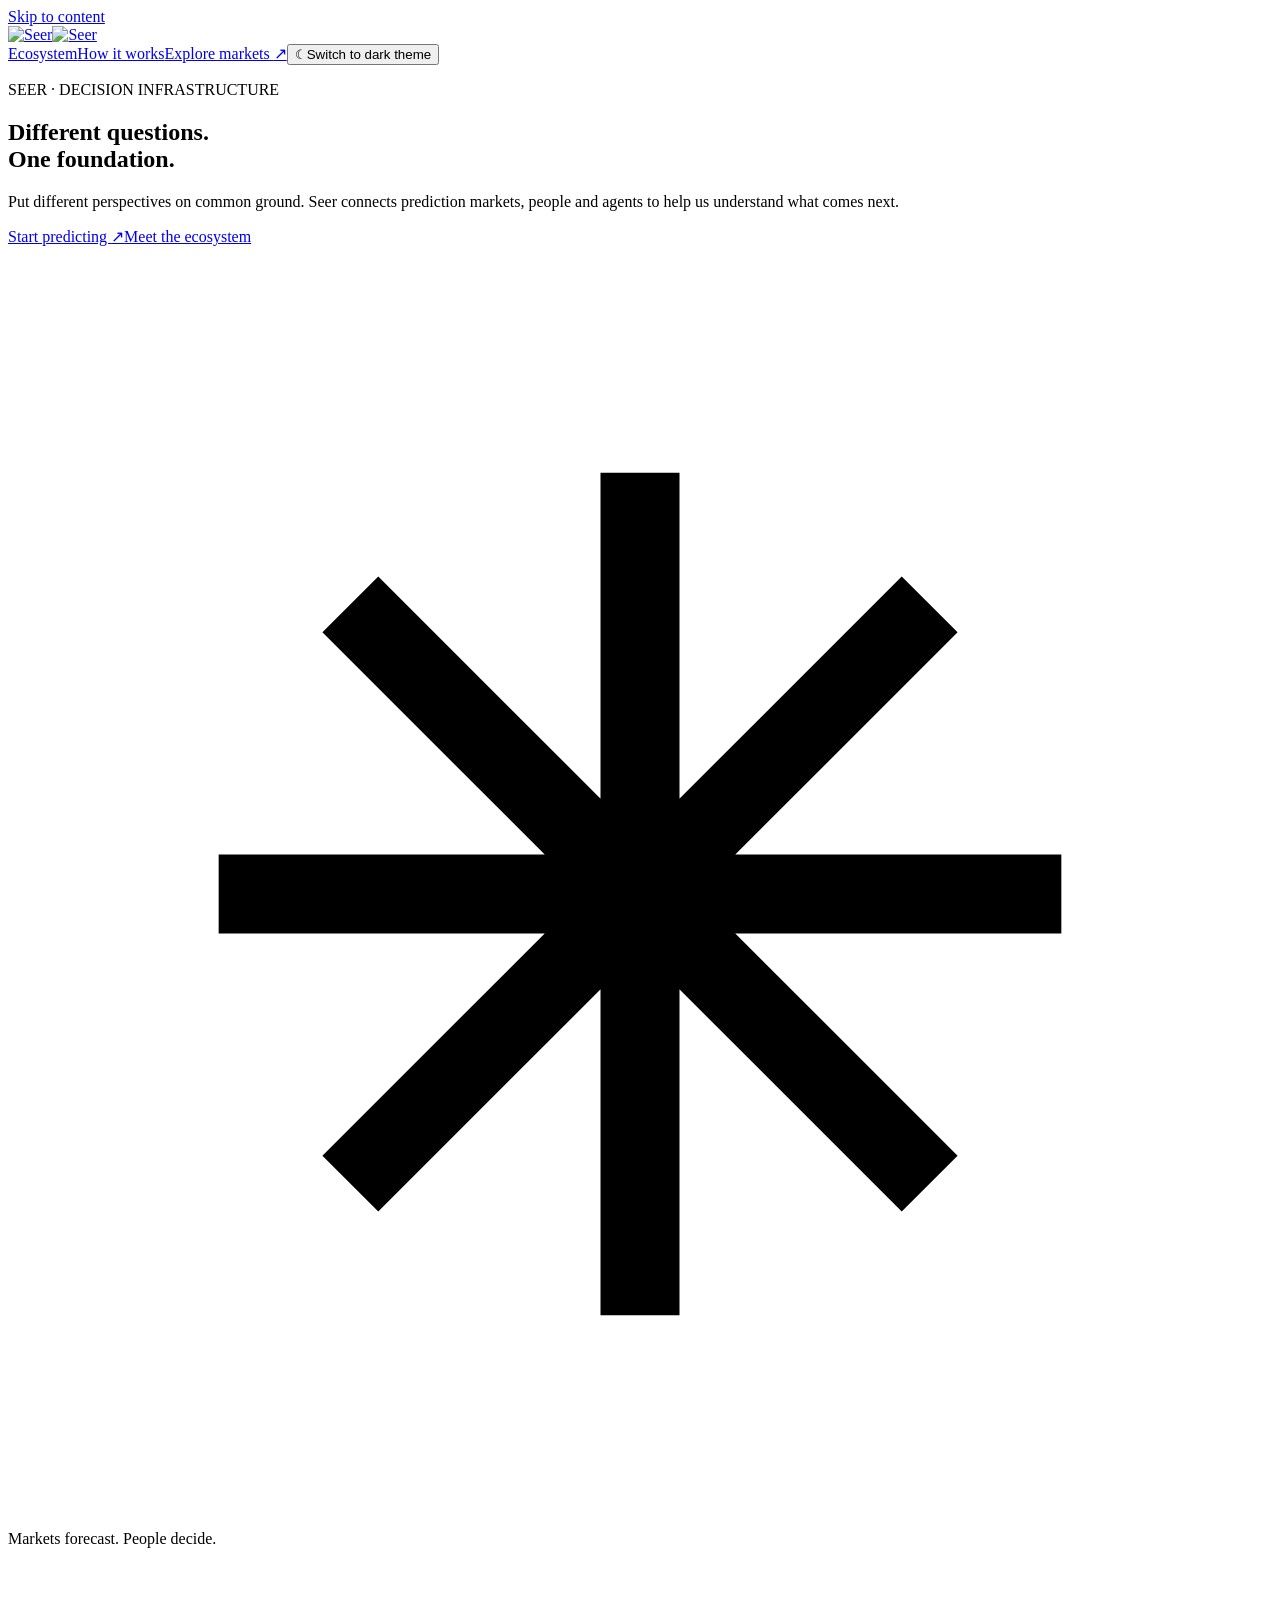
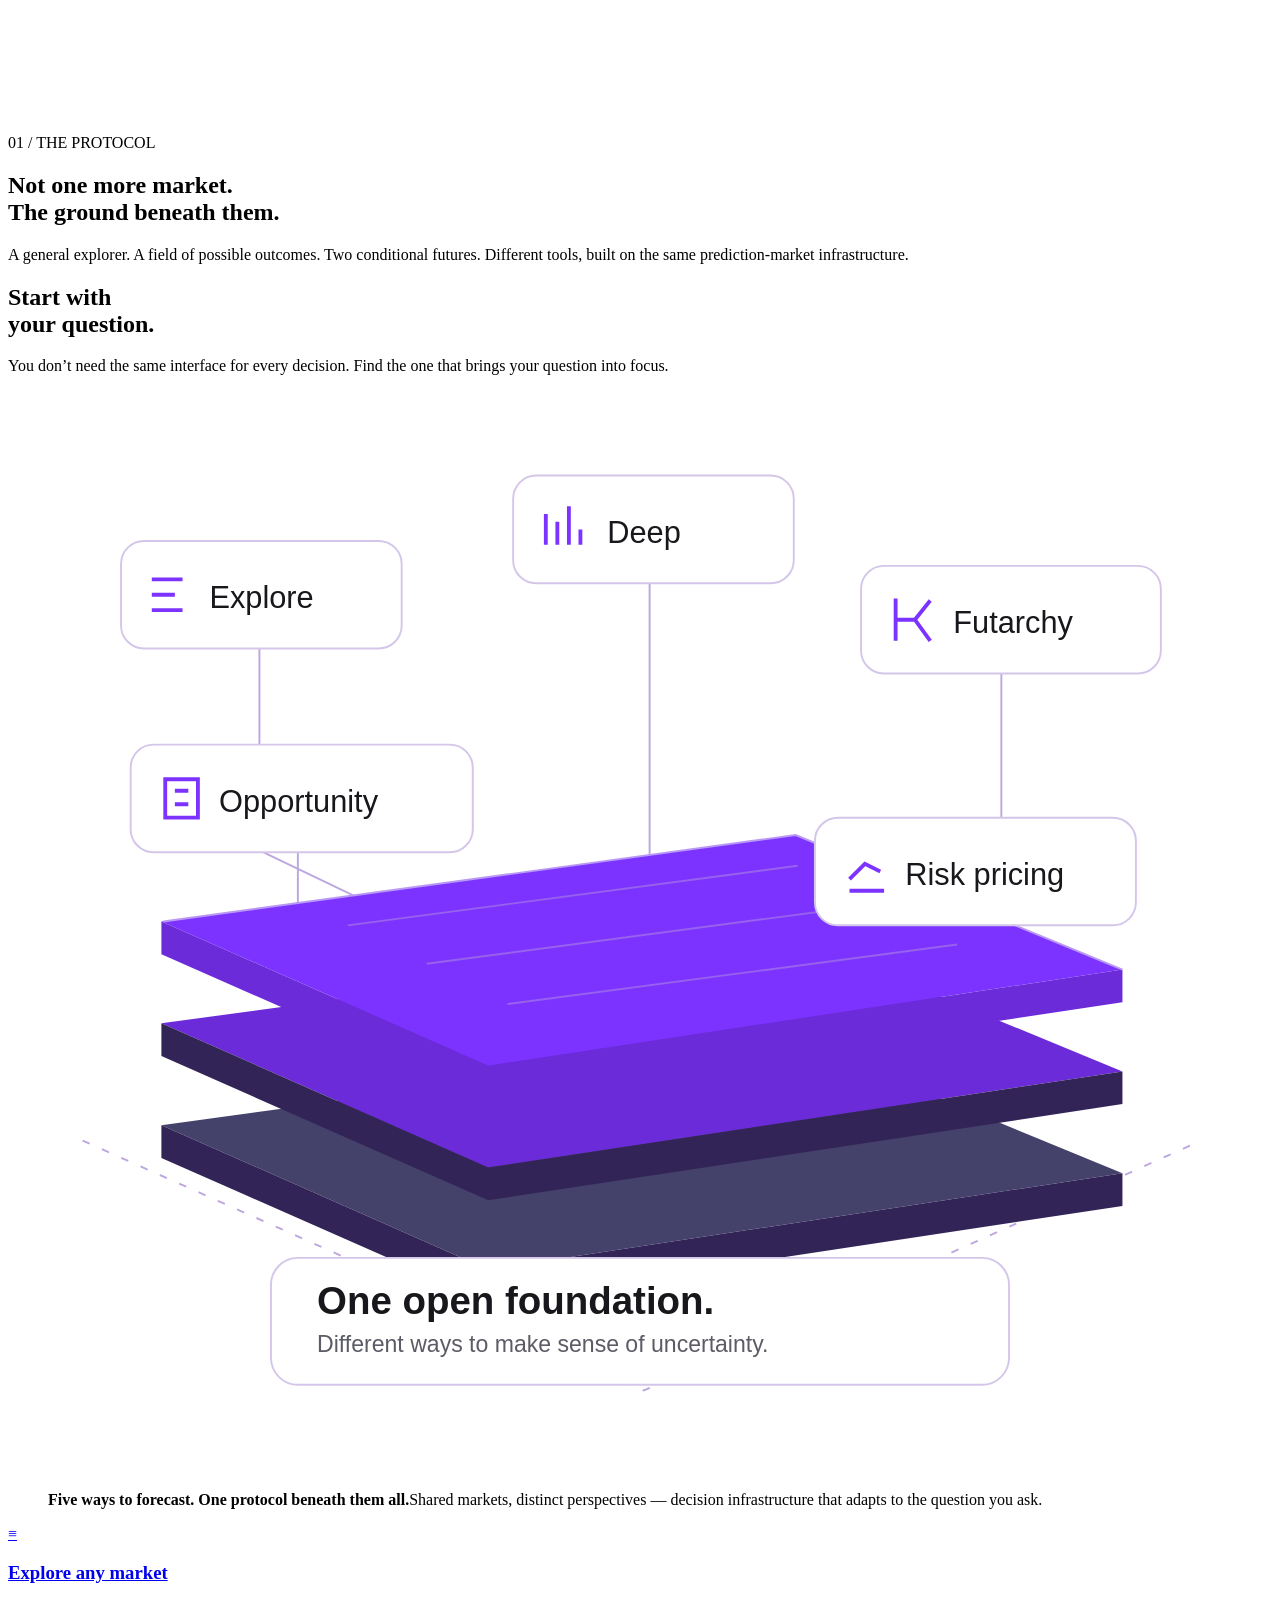
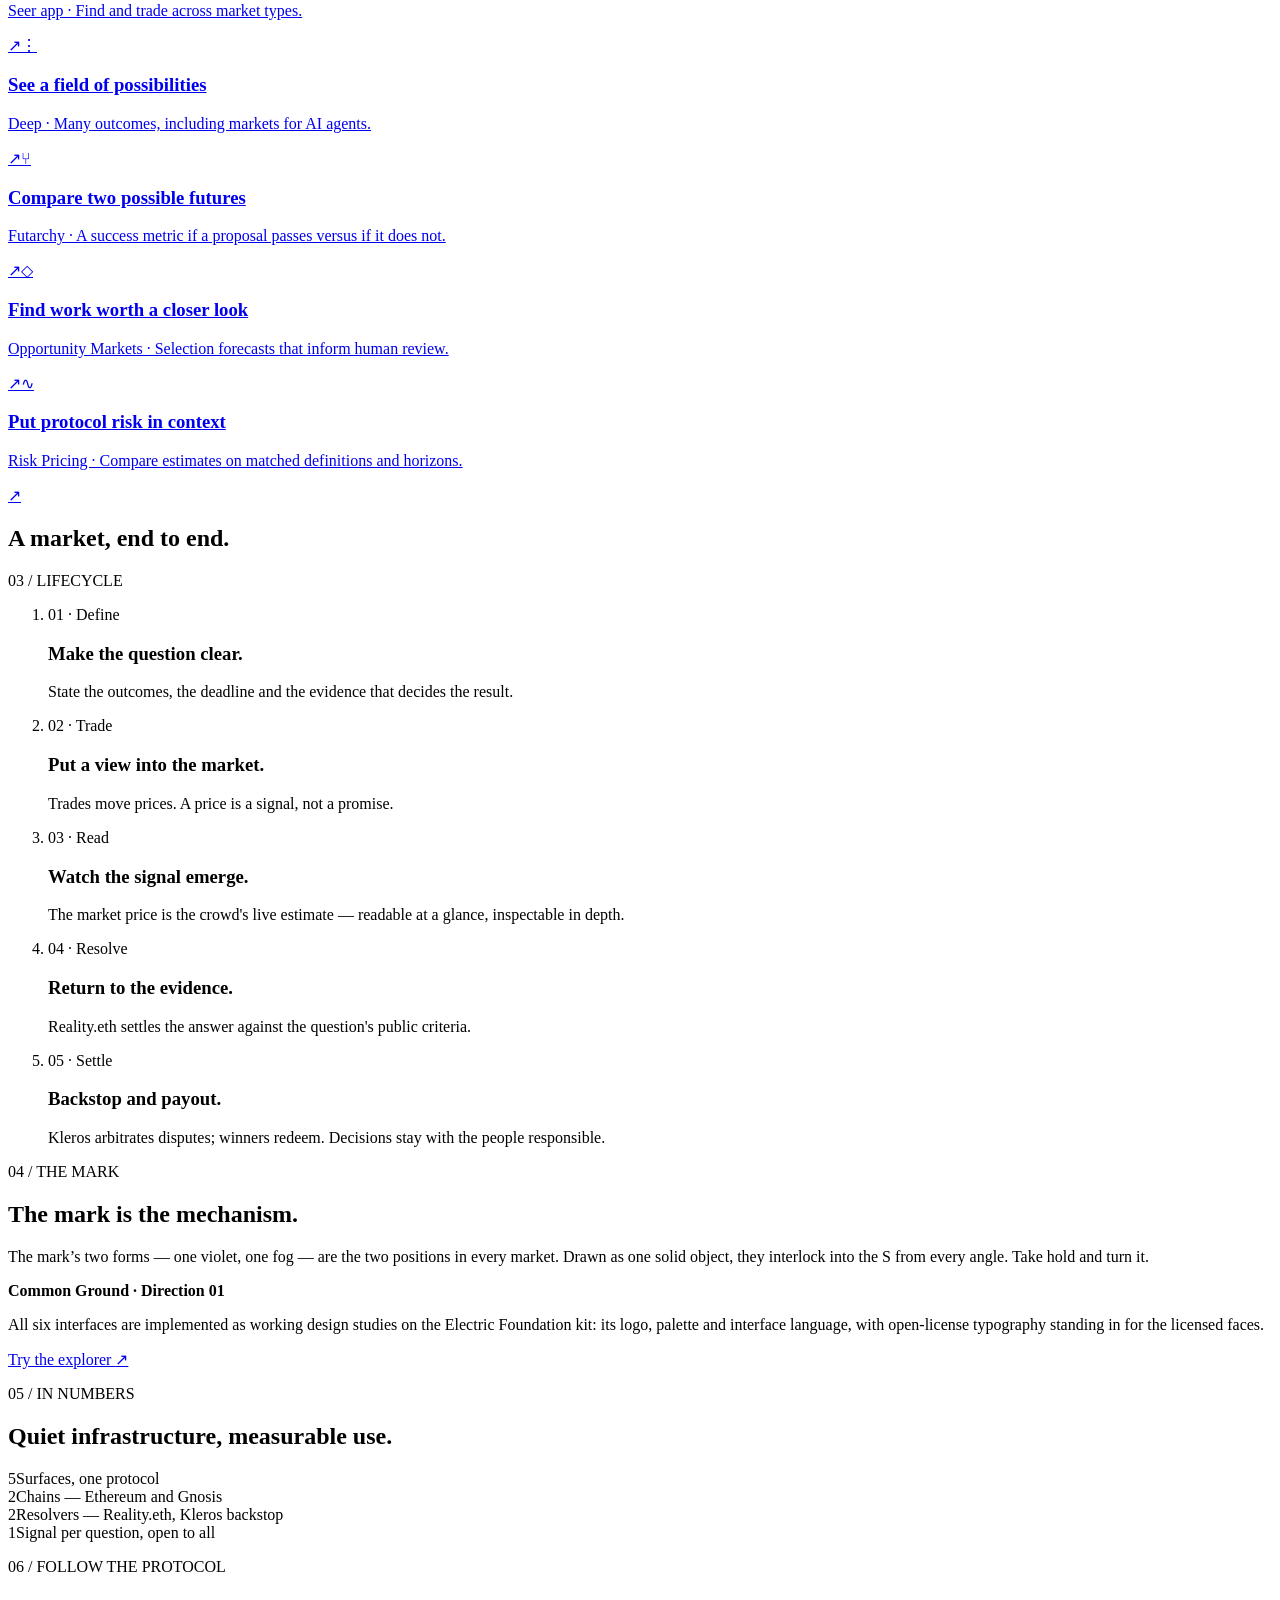
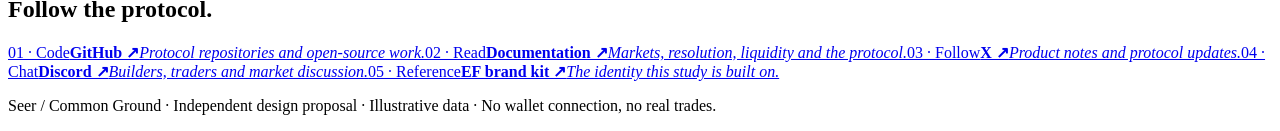
==== commit 0a88b1ec: "Fix paths for /seer-interfaces/ subpath hosting" ====
--- a/index.html
+++ b/index.html
@@ -1 +1 @@
-<!doctype html><html lang="en"><head><meta charset="utf-8"><meta name="viewport" content="width=device-width,initial-scale=1"><title>Seer / Common Ground · Direction preview</title><meta name="description" content="Common Ground: an Electric Foundation-inspired design study for Seer's connected prediction-market ecosystem."><link rel="preload" as="font" type="font/woff2" href="/assets/public-sans.woff2" crossorigin><link rel="stylesheet" href="/assets/style.css"><script>try{var t=localStorage.getItem('seer-theme');if(t!=='seer'&&t!=='ultra'&&t!=='light')t='seer';document.documentElement.dataset.theme=t;document.documentElement.dataset.shade=t==='light'?'light':'dark'}catch(e){}</script><script src="/assets/theme.js" defer></script><script src="/assets/seer-mark-3d.js" defer></script><link rel="icon" href="/favicon.svg" type="image/svg+xml"></head><body><a class="skip" href="#main">Skip to content</a><div class="wrap"><header class="header"><a class="brand" href="/"><img class="mark light" src="/assets/ef-mark-ink.svg" alt=""><img class="mark dark" src="/assets/ef-mark-dark.svg" alt="" aria-hidden="true"><img class="wordmark light" src="/assets/ef-wordmark.svg" alt="Seer"><img class="wordmark dark" src="/assets/ef-wordmark-dark.svg" alt="Seer"></a><nav aria-label="Main navigation"><a href="#ecosystem">Ecosystem</a><a class="hide-small" href="#mechanism">How it works</a><a class="btn primary" href="/app/">Explore markets <span class="arrow" aria-hidden="true">↗</span></a><button class="btn ghost theme-toggle" type="button" aria-label="Switch to dark theme" aria-describedby="theme-tip"><span class="theme-glyph" aria-hidden="true">☾</span><span class="theme-tip" role="tooltip" id="theme-tip">Switch to dark theme</span></button></nav></header><main id="main"><section class="hero"><div><p class="kicker">SEER · DECISION INFRASTRUCTURE</p><h1>Different questions.<br>One foundation.</h1><p class="intro">Put different perspectives on common ground. Seer connects prediction markets, people and agents to help us understand what comes next.</p><div class="actions" data-ui-actions><a class="btn primary" href="/app/">Start predicting <span class="arrow" aria-hidden="true">↗</span></a><a class="btn" href="#ecosystem">Meet the ecosystem</a></div><p class="principle"><svg viewBox="0 0 24 24" fill="none" aria-hidden="true"><path d="M4 12h16M12 4v16M6.5 6.5l11 11M17.5 6.5l-11 11" stroke="currentColor" stroke-width="1.5"/></svg>Markets forecast. People decide.</p></div><div class="mark3d-stage hero-mark-stage"><canvas class="seer-mark-3d hero" data-speed="0.10" tabindex="0" role="img" aria-label="The Seer mark as a three-dimensional object: two interlocking forms, one violet and one fog."></canvas><noscript><img src="/assets/ef-mark.svg" width="220" height="220" alt="The Seer mark: two interlocking forms, one violet and one fog, resolving into a single S."></noscript></div></section><section class="intro-divider"><p class="kick-num">01 / THE PROTOCOL</p><h2>Not one more market.<br>The ground beneath them.</h2><p>A general explorer. A field of possible outcomes. Two conditional futures. Different tools, built on the same prediction-market infrastructure.</p></section><section class="ecosystem" id="ecosystem" aria-labelledby="ecosystem-heading"><div class="ecosystem-intro"><h2 id="ecosystem-heading">Start with<br>your question.</h2><p>You don’t need the same interface for every decision. Find the one that brings your question into focus.</p><figure class="foundation"><svg viewBox="0 0 616 570" role="img" aria-labelledby="foundation-title foundation-desc"><title id="foundation-title">One open foundation, five applications</title><desc id="foundation-desc">Explore, Deep, Futarchy, Opportunity and Risk Pricing sit above a shared Seer protocol foundation. An original geometric illustration, not the EF logo.</desc><g fill="none" stroke="#bca7df" stroke-width="1"><path d="M110 134v105l198 95M313 100v190M496 145v85l-188 104M130 240v38l178 56M480 278v12l-172 44"/><path d="M18 390L310 520 600 390" stroke-dasharray="4 7"/></g><g><path d="M59 382L389 337 559 407 229 457Z" fill="#44426B"/><path d="M59 382v17l170 75 330-50v-17l-330 50Z" fill="#332457"/><path d="M59 329L389 284 559 354 229 404Z" fill="#6C2BD9"/><path d="M59 329v17l170 75 330-50v-17l-330 50Z" fill="#332457"/><path d="M59 276L389 231 559 301 229 351Z" fill="#7D33FF"/><path d="M59 276v17l170 75 330-50v-17l-330 50Z" fill="#6C2BD9"/><path d="M60 276L389 231 559 301" stroke="#b999f4" fill="none"/><path d="M156 278l234-31M197 298l234-31M239 319l234-31" stroke="#9762ec" fill="none"/></g><g font-family="Public Sans,Arial,sans-serif" font-size="16" fill="#17171c"><g transform="translate(38 78)"><rect width="146" height="56" rx="12" fill="#fff" stroke="#d4c6e9"/><path d="M16 20h16M16 28h12M16 36h16" stroke="#7D33FF" stroke-width="2"/><text x="46" y="35">Explore</text></g><g transform="translate(242 44)"><rect width="146" height="56" rx="12" fill="#fff" stroke="#d4c6e9"/><path d="M17 36V20M23 36V24M29 36V16M35 36V28" stroke="#7D33FF" stroke-width="2"/><text x="49" y="35">Deep</text></g><g transform="translate(423 91)"><rect width="156" height="56" rx="12" fill="#fff" stroke="#d4c6e9"/><path d="M18 17v22M18 28h10l8-10M28 28l8 11" fill="none" stroke="#7D33FF" stroke-width="2"/><text x="48" y="35">Futarchy</text></g><g transform="translate(43 184)"><rect width="178" height="56" rx="12" fill="#fff" stroke="#d4c6e9"/><path d="M18 18h17v20H18zM23 24h7M23 31h7" fill="none" stroke="#7D33FF" stroke-width="2"/><text x="46" y="35">Opportunity</text></g><g transform="translate(399 222)"><rect width="167" height="56" rx="12" fill="#fff" stroke="#d4c6e9"/><path d="M18 32l8-8 8 4M18 38h18" fill="none" stroke="#7D33FF" stroke-width="2"/><text x="47" y="35">Risk pricing</text></g><g transform="translate(116 451)"><rect width="384" height="66" rx="14" fill="#fff" stroke="#d4c6e9"/><text x="24" y="29" font-size="20" font-weight="550">One open foundation.</text><text x="24" y="49" font-size="12" fill="#5c5c66">Different ways to make sense of uncertainty.</text></g></g></svg><figcaption><strong>Five ways to forecast. One protocol beneath them all.</strong><span>Shared markets, distinct perspectives — decision infrastructure that adapts to the question you ask.</span></figcaption></figure></div><div><a class="eco-item" href="/app/"><span class="glyph" aria-hidden="true">≡</span><div><h3>Explore any market</h3><p>Seer app · Find and trade across market types.</p></div><span class="arrow" aria-hidden="true">↗</span></a><a class="eco-item" href="/deep/"><span class="glyph" aria-hidden="true">⋮</span><div><h3>See a field of possibilities</h3><p>Deep · Many outcomes, including markets for AI agents.</p></div><span class="arrow" aria-hidden="true">↗</span></a><a class="eco-item" href="/futarchy/"><span class="glyph" aria-hidden="true">⑂</span><div><h3>Compare two possible futures</h3><p>Futarchy · A success metric if a proposal passes versus if it does not.</p></div><span class="arrow" aria-hidden="true">↗</span></a><a class="eco-item" href="/opportunity/"><span class="glyph" aria-hidden="true">◇</span><div><h3>Find work worth a closer look</h3><p>Opportunity Markets · Selection forecasts that inform human review.</p></div><span class="arrow" aria-hidden="true">↗</span></a><a class="eco-item" href="/risk/"><span class="glyph" aria-hidden="true">∿</span><div><h3>Put protocol risk in context</h3><p>Risk Pricing · Compare estimates on matched definitions and horizons.</p></div><span class="arrow" aria-hidden="true">↗</span></a></div></section><section class="process" id="mechanism"><h2>A market, end to end.</h2><p class="kick-num">03 / LIFECYCLE</p><ol class="process-list five"><li><span>01 · Define</span><h3>Make the question clear.</h3><p>State the outcomes, the deadline and the evidence that decides the result.</p></li><li><span>02 · Trade</span><h3>Put a view into the market.</h3><p>Trades move prices. A price is a signal, not a promise.</p></li><li><span>03 · Read</span><h3>Watch the signal emerge.</h3><p>The market price is the crowd's live estimate — readable at a glance, inspectable in depth.</p></li><li><span>04 · Resolve</span><h3>Return to the evidence.</h3><p>Reality.eth settles the answer against the question's public criteria.</p></li><li><span>05 · Settle</span><h3>Backstop and payout.</h3><p>Kleros arbitrates disputes; winners redeem. Decisions stay with the people responsible.</p></li></ol></section><section class="process anatomy" id="mechanism-mark" aria-labelledby="anatomy-heading"><p class="kick-num">04 / THE MARK</p><h2 id="anatomy-heading">The mark is the mechanism.</h2><p>The mark’s two forms — one violet, one fog — are the two positions in every market. Drawn as one solid object, they interlock into the S from every angle. Take hold and turn it.</p></section><aside class="preview-note"><div><strong>Common Ground · Direction 01</strong><p>All six interfaces are implemented as working design studies on the Electric Foundation kit: its logo, palette and interface language, with open-license typography standing in for the licensed faces.</p></div><a class="btn" href="/app/">Try the explorer <span aria-hidden="true">↗</span></a></aside></main><section class="numbers" aria-labelledby="numbers-heading"><p class="kick-num">05 / IN NUMBERS</p><h2 id="numbers-heading">Quiet infrastructure, measurable use.</h2><div class="numbers-grid"><div><span class="num" data-ui-number>5</span><span class="num-label">Surfaces, one protocol</span></div><div><span class="num" data-ui-number>2</span><span class="num-label">Chains — Ethereum and Gnosis</span></div><div><span class="num" data-ui-number>2</span><span class="num-label">Resolvers — Reality.eth, Kleros backstop</span></div><div><span class="num" data-ui-number>1</span><span class="num-label">Signal per question, open to all</span></div></div></section><footer class="footer-dir"><p class="kick-num">06 / FOLLOW THE PROTOCOL</p><h2>Follow the protocol.</h2><nav class="dir" aria-label="Protocol links"><a class="dir-item" href="https://github.com/seer-pm"><span>01 · Code</span><strong>GitHub ↗</strong><em>Protocol repositories and open-source work.</em></a><a class="dir-item" href="https://seer-3.gitbook.io/seer-documentation"><span>02 · Read</span><strong>Documentation ↗</strong><em>Markets, resolution, liquidity and the protocol.</em></a><a class="dir-item" href="https://x.com/seer_pm"><span>03 · Follow</span><strong>X ↗</strong><em>Product notes and protocol updates.</em></a><a class="dir-item" href="https://discord.gg/seer"><span>04 · Chat</span><strong>Discord ↗</strong><em>Builders, traders and market discussion.</em></a><a class="dir-item" href="https://www.figma.com/design/cB6ZFMUkBwMBhHadLdiSmh/Seer-Branding?node-id=118-16652"><span>05 · Reference</span><strong>EF brand kit ↗</strong><em>The identity this study is built on.</em></a></nav><p class="dir-note">Seer / Common Ground · Independent design proposal · Illustrative data · No wallet connection, no real trades.</p></footer></div></body></html>+<!doctype html><html lang="en"><head><meta charset="utf-8"><meta name="viewport" content="width=device-width,initial-scale=1"><title>Seer / Common Ground · Direction preview</title><meta name="description" content="Common Ground: an Electric Foundation-inspired design study for Seer's connected prediction-market ecosystem."><link rel="preload" as="font" type="font/woff2" href="/seer-interfaces/assets/public-sans.woff2" crossorigin><link rel="stylesheet" href="/seer-interfaces/assets/style.css"><script>try{var t=localStorage.getItem('seer-theme');if(t!=='seer'&&t!=='ultra'&&t!=='light')t='seer';document.documentElement.dataset.theme=t;document.documentElement.dataset.shade=t==='light'?'light':'dark'}catch(e){}</script><script src="/seer-interfaces/assets/theme.js" defer></script><script src="/seer-interfaces/assets/seer-mark-3d.js" defer></script><link rel="icon" href="/favicon.svg" type="image/svg+xml"></head><body><a class="skip" href="#main">Skip to content</a><div class="wrap"><header class="header"><a class="brand" href="/seer-interfaces/"><img class="mark light" src="/seer-interfaces/assets/ef-mark-ink.svg" alt=""><img class="mark dark" src="/seer-interfaces/assets/ef-mark-dark.svg" alt="" aria-hidden="true"><img class="wordmark light" src="/seer-interfaces/assets/ef-wordmark.svg" alt="Seer"><img class="wordmark dark" src="/seer-interfaces/assets/ef-wordmark-dark.svg" alt="Seer"></a><nav aria-label="Main navigation"><a href="#ecosystem">Ecosystem</a><a class="hide-small" href="#mechanism">How it works</a><a class="btn primary" href="/app/">Explore markets <span class="arrow" aria-hidden="true">↗</span></a><button class="btn ghost theme-toggle" type="button" aria-label="Switch to dark theme" aria-describedby="theme-tip"><span class="theme-glyph" aria-hidden="true">☾</span><span class="theme-tip" role="tooltip" id="theme-tip">Switch to dark theme</span></button></nav></header><main id="main"><section class="hero"><div><p class="kicker">SEER · DECISION INFRASTRUCTURE</p><h1>Different questions.<br>One foundation.</h1><p class="intro">Put different perspectives on common ground. Seer connects prediction markets, people and agents to help us understand what comes next.</p><div class="actions" data-ui-actions><a class="btn primary" href="/app/">Start predicting <span class="arrow" aria-hidden="true">↗</span></a><a class="btn" href="#ecosystem">Meet the ecosystem</a></div><p class="principle"><svg viewBox="0 0 24 24" fill="none" aria-hidden="true"><path d="M4 12h16M12 4v16M6.5 6.5l11 11M17.5 6.5l-11 11" stroke="currentColor" stroke-width="1.5"/></svg>Markets forecast. People decide.</p></div><div class="mark3d-stage hero-mark-stage"><canvas class="seer-mark-3d hero" data-speed="0.10" tabindex="0" role="img" aria-label="The Seer mark as a three-dimensional object: two interlocking forms, one violet and one fog."></canvas><noscript><img src="/seer-interfaces/assets/ef-mark.svg" width="220" height="220" alt="The Seer mark: two interlocking forms, one violet and one fog, resolving into a single S."></noscript></div></section><section class="intro-divider"><p class="kick-num">01 / THE PROTOCOL</p><h2>Not one more market.<br>The ground beneath them.</h2><p>A general explorer. A field of possible outcomes. Two conditional futures. Different tools, built on the same prediction-market infrastructure.</p></section><section class="ecosystem" id="ecosystem" aria-labelledby="ecosystem-heading"><div class="ecosystem-intro"><h2 id="ecosystem-heading">Start with<br>your question.</h2><p>You don’t need the same interface for every decision. Find the one that brings your question into focus.</p><figure class="foundation"><svg viewBox="0 0 616 570" role="img" aria-labelledby="foundation-title foundation-desc"><title id="foundation-title">One open foundation, five applications</title><desc id="foundation-desc">Explore, Deep, Futarchy, Opportunity and Risk Pricing sit above a shared Seer protocol foundation. An original geometric illustration, not the EF logo.</desc><g fill="none" stroke="#bca7df" stroke-width="1"><path d="M110 134v105l198 95M313 100v190M496 145v85l-188 104M130 240v38l178 56M480 278v12l-172 44"/><path d="M18 390L310 520 600 390" stroke-dasharray="4 7"/></g><g><path d="M59 382L389 337 559 407 229 457Z" fill="#44426B"/><path d="M59 382v17l170 75 330-50v-17l-330 50Z" fill="#332457"/><path d="M59 329L389 284 559 354 229 404Z" fill="#6C2BD9"/><path d="M59 329v17l170 75 330-50v-17l-330 50Z" fill="#332457"/><path d="M59 276L389 231 559 301 229 351Z" fill="#7D33FF"/><path d="M59 276v17l170 75 330-50v-17l-330 50Z" fill="#6C2BD9"/><path d="M60 276L389 231 559 301" stroke="#b999f4" fill="none"/><path d="M156 278l234-31M197 298l234-31M239 319l234-31" stroke="#9762ec" fill="none"/></g><g font-family="Public Sans,Arial,sans-serif" font-size="16" fill="#17171c"><g transform="translate(38 78)"><rect width="146" height="56" rx="12" fill="#fff" stroke="#d4c6e9"/><path d="M16 20h16M16 28h12M16 36h16" stroke="#7D33FF" stroke-width="2"/><text x="46" y="35">Explore</text></g><g transform="translate(242 44)"><rect width="146" height="56" rx="12" fill="#fff" stroke="#d4c6e9"/><path d="M17 36V20M23 36V24M29 36V16M35 36V28" stroke="#7D33FF" stroke-width="2"/><text x="49" y="35">Deep</text></g><g transform="translate(423 91)"><rect width="156" height="56" rx="12" fill="#fff" stroke="#d4c6e9"/><path d="M18 17v22M18 28h10l8-10M28 28l8 11" fill="none" stroke="#7D33FF" stroke-width="2"/><text x="48" y="35">Futarchy</text></g><g transform="translate(43 184)"><rect width="178" height="56" rx="12" fill="#fff" stroke="#d4c6e9"/><path d="M18 18h17v20H18zM23 24h7M23 31h7" fill="none" stroke="#7D33FF" stroke-width="2"/><text x="46" y="35">Opportunity</text></g><g transform="translate(399 222)"><rect width="167" height="56" rx="12" fill="#fff" stroke="#d4c6e9"/><path d="M18 32l8-8 8 4M18 38h18" fill="none" stroke="#7D33FF" stroke-width="2"/><text x="47" y="35">Risk pricing</text></g><g transform="translate(116 451)"><rect width="384" height="66" rx="14" fill="#fff" stroke="#d4c6e9"/><text x="24" y="29" font-size="20" font-weight="550">One open foundation.</text><text x="24" y="49" font-size="12" fill="#5c5c66">Different ways to make sense of uncertainty.</text></g></g></svg><figcaption><strong>Five ways to forecast. One protocol beneath them all.</strong><span>Shared markets, distinct perspectives — decision infrastructure that adapts to the question you ask.</span></figcaption></figure></div><div><a class="eco-item" href="/app/"><span class="glyph" aria-hidden="true">≡</span><div><h3>Explore any market</h3><p>Seer app · Find and trade across market types.</p></div><span class="arrow" aria-hidden="true">↗</span></a><a class="eco-item" href="/deep/"><span class="glyph" aria-hidden="true">⋮</span><div><h3>See a field of possibilities</h3><p>Deep · Many outcomes, including markets for AI agents.</p></div><span class="arrow" aria-hidden="true">↗</span></a><a class="eco-item" href="/futarchy/"><span class="glyph" aria-hidden="true">⑂</span><div><h3>Compare two possible futures</h3><p>Futarchy · A success metric if a proposal passes versus if it does not.</p></div><span class="arrow" aria-hidden="true">↗</span></a><a class="eco-item" href="/opportunity/"><span class="glyph" aria-hidden="true">◇</span><div><h3>Find work worth a closer look</h3><p>Opportunity Markets · Selection forecasts that inform human review.</p></div><span class="arrow" aria-hidden="true">↗</span></a><a class="eco-item" href="/risk/"><span class="glyph" aria-hidden="true">∿</span><div><h3>Put protocol risk in context</h3><p>Risk Pricing · Compare estimates on matched definitions and horizons.</p></div><span class="arrow" aria-hidden="true">↗</span></a></div></section><section class="process" id="mechanism"><h2>A market, end to end.</h2><p class="kick-num">03 / LIFECYCLE</p><ol class="process-list five"><li><span>01 · Define</span><h3>Make the question clear.</h3><p>State the outcomes, the deadline and the evidence that decides the result.</p></li><li><span>02 · Trade</span><h3>Put a view into the market.</h3><p>Trades move prices. A price is a signal, not a promise.</p></li><li><span>03 · Read</span><h3>Watch the signal emerge.</h3><p>The market price is the crowd's live estimate — readable at a glance, inspectable in depth.</p></li><li><span>04 · Resolve</span><h3>Return to the evidence.</h3><p>Reality.eth settles the answer against the question's public criteria.</p></li><li><span>05 · Settle</span><h3>Backstop and payout.</h3><p>Kleros arbitrates disputes; winners redeem. Decisions stay with the people responsible.</p></li></ol></section><section class="process anatomy" id="mechanism-mark" aria-labelledby="anatomy-heading"><p class="kick-num">04 / THE MARK</p><h2 id="anatomy-heading">The mark is the mechanism.</h2><p>The mark’s two forms — one violet, one fog — are the two positions in every market. Drawn as one solid object, they interlock into the S from every angle. Take hold and turn it.</p></section><aside class="preview-note"><div><strong>Common Ground · Direction 01</strong><p>All six interfaces are implemented as working design studies on the Electric Foundation kit: its logo, palette and interface language, with open-license typography standing in for the licensed faces.</p></div><a class="btn" href="/app/">Try the explorer <span aria-hidden="true">↗</span></a></aside></main><section class="numbers" aria-labelledby="numbers-heading"><p class="kick-num">05 / IN NUMBERS</p><h2 id="numbers-heading">Quiet infrastructure, measurable use.</h2><div class="numbers-grid"><div><span class="num" data-ui-number>5</span><span class="num-label">Surfaces, one protocol</span></div><div><span class="num" data-ui-number>2</span><span class="num-label">Chains — Ethereum and Gnosis</span></div><div><span class="num" data-ui-number>2</span><span class="num-label">Resolvers — Reality.eth, Kleros backstop</span></div><div><span class="num" data-ui-number>1</span><span class="num-label">Signal per question, open to all</span></div></div></section><footer class="footer-dir"><p class="kick-num">06 / FOLLOW THE PROTOCOL</p><h2>Follow the protocol.</h2><nav class="dir" aria-label="Protocol links"><a class="dir-item" href="https://github.com/seer-pm"><span>01 · Code</span><strong>GitHub ↗</strong><em>Protocol repositories and open-source work.</em></a><a class="dir-item" href="https://seer-3.gitbook.io/seer-documentation"><span>02 · Read</span><strong>Documentation ↗</strong><em>Markets, resolution, liquidity and the protocol.</em></a><a class="dir-item" href="https://x.com/seer_pm"><span>03 · Follow</span><strong>X ↗</strong><em>Product notes and protocol updates.</em></a><a class="dir-item" href="https://discord.gg/seer"><span>04 · Chat</span><strong>Discord ↗</strong><em>Builders, traders and market discussion.</em></a><a class="dir-item" href="https://www.figma.com/design/cB6ZFMUkBwMBhHadLdiSmh/Seer-Branding?node-id=118-16652"><span>05 · Reference</span><strong>EF brand kit ↗</strong><em>The identity this study is built on.</em></a></nav><p class="dir-note">Seer / Common Ground · Independent design proposal · Illustrative data · No wallet connection, no real trades.</p></footer></div></body></html>
